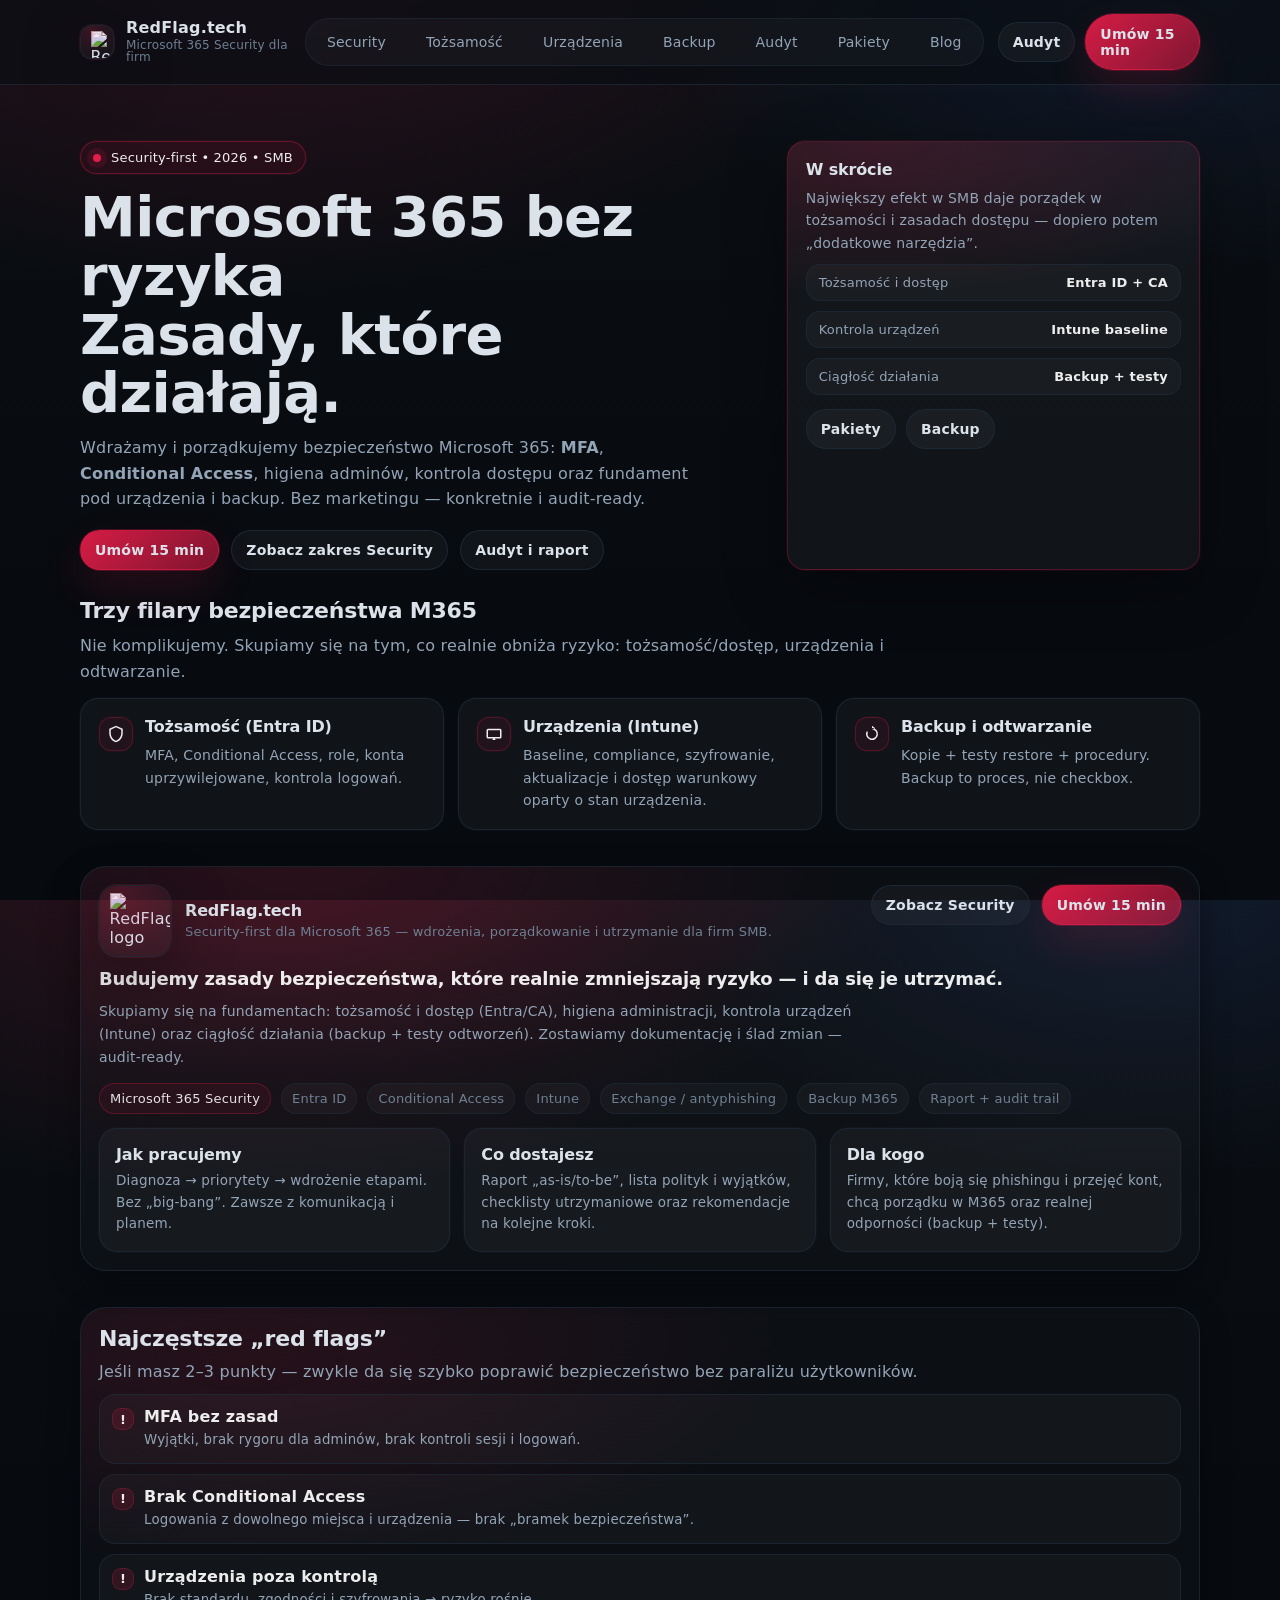
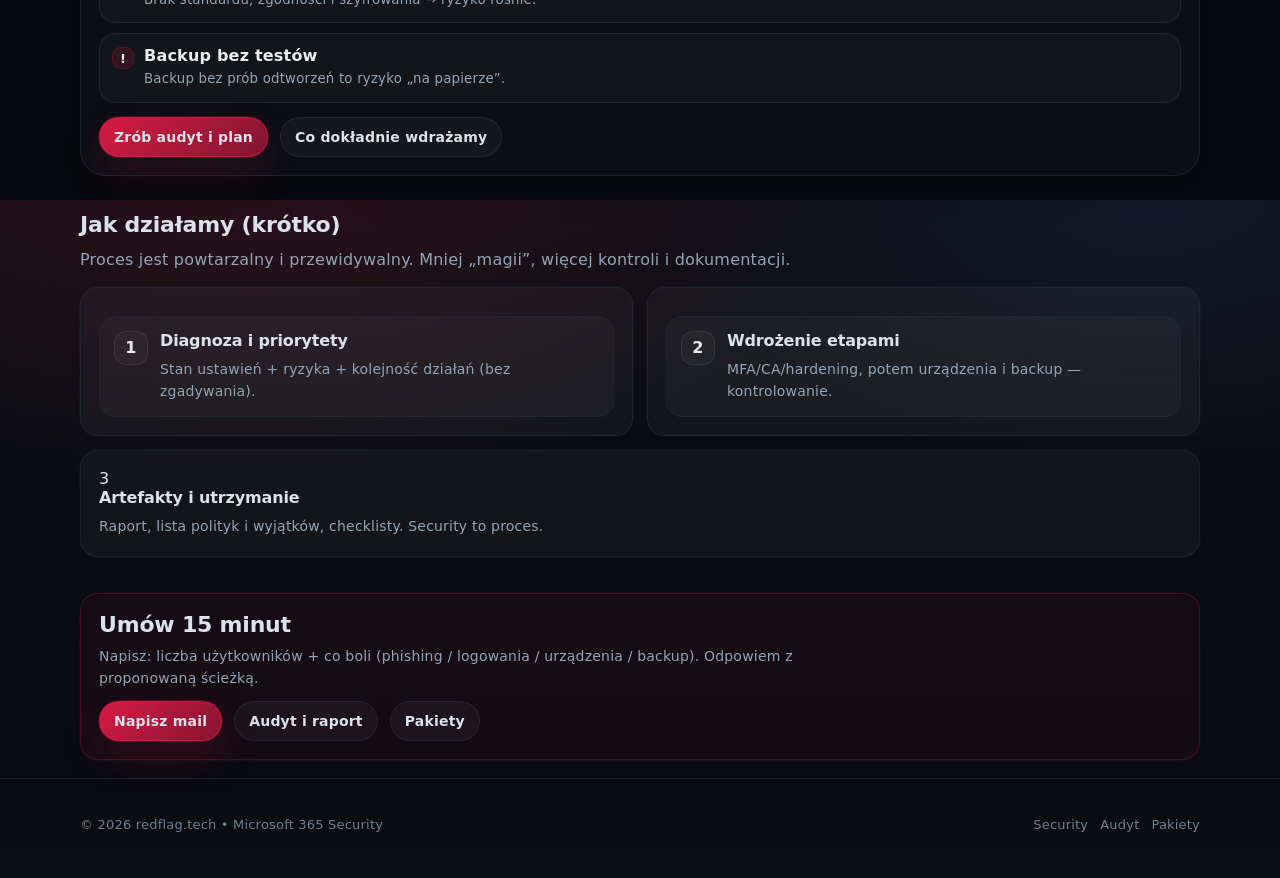
==== index.html @ edb6e7e3 "Rename rfg2.html to index.html" ====
<!doctype html>
<html lang="pl">
<head>
  <meta charset="utf-8" />
  <meta name="viewport" content="width=device-width, initial-scale=1" />
  <meta name="color-scheme" content="dark" />
  <title>RedFlag.tech — Microsoft 365 Security dla firm</title>
  <meta name="description" content="RedFlag.tech: Security-first dla Microsoft 365. Entra ID, Conditional Access, Intune, ochrona poczty i backup M365. Konkretnie, audit‑ready." />

  <meta property="og:title" content="RedFlag.tech — Microsoft 365 Security dla firm" />
  <meta property="og:description" content="Entra ID • Conditional Access • Intune • Exchange • Backup. Bezpieczeństwo M365 w praktyce, audit‑ready." />
  <meta property="og:type" content="website" />

  <link rel="icon" href="./fav.ico" />
  <link rel="stylesheet" href="./styles.css" />

</head>

<body>
  <!-- NAV -->
<header class="nav" role="banner">
  <div class="container">
    <div class="nav-inner">

      <a class="brand" href="./">
        <div class="rf-logo-wrap" aria-hidden="true">
          <img class="rf-logo" src="./logo.png" alt="RedFlag.tech logo">
        </div>
        <div class="brand-title">
          <strong>RedFlag.tech</strong>
          <span>Microsoft 365 Security dla firm</span>
        </div>
      </a>

      <nav class="nav-links" aria-label="Nawigacja główna">
        <a href="./security.html">Security</a>
        <a href="./tozsamosc.html">Tożsamość</a>
        <a href="./urzadzenia.html">Urządzenia</a>
        <a href="./backup.html">Backup</a>
        <a href="./audyty.html">Audyt</a>
        <a href="./pakiety.html">Pakiety</a>
        <a href="./blog/">Blog</a>
      </nav>

      <div class="nav-cta">
        <a class="btn" href="./audyty.html">Audyt</a>
        <a class="btn primary" href="#kontakt">Umów 15 min</a>

        <button class="menu-btn"
                id="menuBtn"
                aria-label="Otwórz menu"
                aria-controls="mobileMenu"
                aria-expanded="false">
          <span></span><span></span>
        </button>
      </div>

    </div>
  </div>
</header>

<!-- MOBILE MENU -->
<div class="overlay" id="overlay" hidden></div>

<aside class="mobile-menu" id="mobileMenu" role="dialog" aria-modal="true" hidden>
  <div class="mm-title">
    <div class="mini">
      <span class="dot"></span>
      <span>Menu • RedFlag.tech</span>
    </div>
    <button class="mm-close" id="menuClose">✕</button>
  </div>

  <div class="mm-inner">
    <a class="mm-link" href="./security.html"><span>Security</span>→</a>
    <a class="mm-link" href="./tozsamosc.html"><span>Tożsamość</span>→</a>
    <a class="mm-link" href="./urzadzenia.html"><span>Urządzenia</span>→</a>
    <a class="mm-link" href="./backup.html"><span>Backup</span>→</a>
    <a class="mm-link" href="./audyty.html"><span>Audyt</span>→</a>
    <a class="mm-link" href="./pakiety.html"><span>Pakiety</span>→</a>

    <div class="mm-cta">
      <a class="btn primary" href="#kontakt">Umów 15 min</a>
    </div>
  </div>
</aside>

  <!-- Overlay + Mobile Menu -->
  <div class="overlay" id="overlay" hidden></div>

  <aside class="mobile-menu" id="mobileMenu" role="dialog" aria-modal="true" aria-label="Menu mobilne" hidden>
    <div class="mm-title">
      <div class="mini">
        <span class="dot" aria-hidden="true"></span>
        <span>Menu • RedFlag.tech</span>
      </div>
      <button class="mm-close" id="menuClose" aria-label="Zamknij menu">✕</button>
    </div>

    <div class="mm-inner">
      <a class="mm-link" href="./security.html">
        <div><b>Microsoft 365 Security</b><span>Baseline, MFA, CA, hardening</span></div><span>→</span>
      </a>
      <a class="mm-link" href="./tozsamosc.html">
        <div><b>Tożsamość (Entra ID)</b><span>Role, dostęp, admini</span></div><span>→</span>
      </a>
      <a class="mm-link" href="./urzadzenia.html">
        <div><b>Urządzenia (Intune)</b><span>Compliance, standardy</span></div><span>→</span>
      </a>
      <a class="mm-link" href="./backup.html">
        <div><b>Backup Microsoft 365</b><span>Kopie + testy odtworzeń</span></div><span>→</span>
      </a>
      <a class="mm-link" href="./audyty.html">
        <div><b>Audyt i raport</b><span>Ryzyka + plan działań</span></div><span>→</span>
      </a>
      <a class="mm-link" href="./pakiety.html">
        <div><b>Pakiety dla SMB</b><span>Start / Secure / Resilient</span></div><span>→</span>
      </a>

      <div class="mm-cta">
        <a class="btn primary" href="#kontakt">Umów 15 min</a>
        <a class="btn" href="./security.html">Zobacz Security</a>
      </div>
    </div>
  </aside>

  <main>
    <!-- HERO -->
    <section class="hero">
      <div class="container">
        <div class="hero-grid">
          <div>
            <div class="pill"><span class="dot" aria-hidden="true"></span> Security-first • 2026 • SMB</div>
            <h1>Microsoft 365 bez ryzyka<br/>Zasady, które działają.</h1>
            <p class="lead">
              Wdrażamy i porządkujemy bezpieczeństwo Microsoft 365: <b>MFA</b>, <b>Conditional Access</b>, higiena adminów,
              kontrola dostępu oraz fundament pod urządzenia i backup. Bez marketingu — konkretnie i audit‑ready.
            </p>

            <div class="hero-cta">
              <a class="btn primary" href="#kontakt">Umów 15 min</a>
              <a class="btn" href="./security.html">Zobacz zakres Security</a>
              <a class="btn" href="./audyty.html">Audyt i raport</a>
            </div>
          </div>

          <div class="card quick">
            <strong>W skrócie</strong>
            <p>Największy efekt w SMB daje porządek w tożsamości i zasadach dostępu — dopiero potem „dodatkowe narzędzia”.</p>

            <div class="stat" aria-label="Najczęstsze obszary">
              <div class="stat-row"><span>Tożsamość i dostęp</span><b>Entra ID + CA</b></div>
              <div class="stat-row"><span>Kontrola urządzeń</span><b>Intune baseline</b></div>
              <div class="stat-row"><span>Ciągłość działania</span><b>Backup + testy</b></div>
            </div>

            <div style="margin-top:14px; display:flex; gap:10px; flex-wrap:wrap;">
              <a class="btn" href="./pakiety.html">Pakiety</a>
              <a class="btn" href="./backup.html">Backup</a>
            </div>
          </div>
        </div>
      </div>
    </section>

    <!-- 3 PILLARS -->
    <section class="section">
      <div class="container">
        <h2>Trzy filary bezpieczeństwa M365</h2>
        <p class="sub">
          Nie komplikujemy. Skupiamy się na tym, co realnie obniża ryzyko: tożsamość/dostęp, urządzenia i odtwarzanie.
        </p>

        <div class="grid three">
          <a class="card" href="./tozsamosc.html">
            <div class="kpi">
              <div class="icon" aria-hidden="true">
                <svg viewBox="0 0 24 24"><path d="M12 1 3 5v6c0 5.6 3.8 10.9 9 12 5.2-1.1 9-6.4 9-12V5l-9-4Zm0 20c-4-1.1-7-5.7-7-10.2V6.3L12 3l7 3.3v4.5C19 15.3 16 19.9 12 21Z"/></svg>
              </div>
              <div>
                <strong>Tożsamość (Entra ID)</strong>
                <p>MFA, Conditional Access, role, konta uprzywilejowane, kontrola logowań.</p>
              </div>
            </div>
          </a>

          <a class="card" href="./urzadzenia.html">
            <div class="kpi">
              <div class="icon" aria-hidden="true">
                <svg viewBox="0 0 24 24"><path d="M4 5h16a2 2 0 0 1 2 2v9a2 2 0 0 1-2 2H13l1.3 2H9.7L11 18H4a2 2 0 0 1-2-2V7a2 2 0 0 1 2-2Zm0 2v9h16V7H4Z"/></svg>
              </div>
              <div>
                <strong>Urządzenia (Intune)</strong>
                <p>Baseline, compliance, szyfrowanie, aktualizacje i dostęp warunkowy oparty o stan urządzenia.</p>
              </div>
            </div>
          </a>

          <a class="card" href="./backup.html">
            <div class="kpi">
              <div class="icon" aria-hidden="true">
                <svg viewBox="0 0 24 24"><path d="M12 6a6 6 0 1 1-5.3 3.2l-1.8-.9A8 8 0 1 0 12 4V1l4 3-4 3V6Z"/></svg>
              </div>
              <div>
                <strong>Backup i odtwarzanie</strong>
                <p>Kopie + testy restore + procedury. Backup to proces, nie checkbox.</p>
              </div>
            </div>
          </a>
        </div>
      </div>
    </section>


<!-- O REDFLAG (firma-style) -->
<section class="section" id="firma">
  <div class="container">
    <div class="rf-brand">

      <div class="rf-head">
        <div class="rf-lockup">
          <div class="rf-logo-wrap" aria-hidden="true">
            <img class="rf-logo" src="./logo.png" alt="RedFlag.tech logo">
          </div>

          <div class="rf-title">
            <strong>RedFlag.tech</strong>
            <span>Security-first dla Microsoft 365 — wdrożenia, porządkowanie i utrzymanie dla firm SMB.</span>
          </div>
        </div>

        <div style="display:flex; gap:12px; flex-wrap:wrap;">
          <a class="btn" href="./security.html">Zobacz Security</a>
          <a class="btn primary" href="#kontakt">Umów 15 min</a>
        </div>
      </div>

      <div class="rf-claim">
        Budujemy zasady bezpieczeństwa, które realnie zmniejszają ryzyko — i da się je utrzymać.
      </div>

      <div class="rf-sub">
        Skupiamy się na fundamentach: tożsamość i dostęp (Entra/CA), higiena administracji, kontrola urządzeń (Intune) oraz
        ciągłość działania (backup + testy odtworzeń). Zostawiamy dokumentację i ślad zmian — audit‑ready.
      </div>

      <div class="rf-badges" aria-label="Trust badges">
        <span class="rf-badge hot">Microsoft 365 Security</span>
        <span class="rf-badge">Entra ID</span>
        <span class="rf-badge">Conditional Access</span>
        <span class="rf-badge">Intune</span>
        <span class="rf-badge">Exchange / antyphishing</span>
        <span class="rf-badge">Backup M365</span>
        <span class="rf-badge">Raport + audit trail</span>
      </div>

      <div class="rf-mini">
        <div class="card">
          <strong>Jak pracujemy</strong>
          <p>Diagnoza → priorytety → wdrożenie etapami. Bez „big-bang”. Zawsze z komunikacją i planem.</p>
        </div>

        <div class="card">
          <strong>Co dostajesz</strong>
          <p>Raport „as‑is/to‑be”, lista polityk i wyjątków, checklisty utrzymaniowe oraz rekomendacje na kolejne kroki.</p>
        </div>

        <div class="card">
          <strong>Dla kogo</strong>
          <p>Firmy, które boją się phishingu i przejęć kont, chcą porządku w M365 oraz realnej odporności (backup + testy).</p>
        </div>
      </div>

    </div>
  </div>
</section>


    <!-- RED FLAGS (short) -->
    <section class="section">
      <div class="container">
        <div class="flags">
          <h2 style="margin:0 0 8px;">Najczęstsze „red flags”</h2>
          <p class="sub" style="margin:0 0 10px;">
            Jeśli masz 2–3 punkty — zwykle da się szybko poprawić bezpieczeństwo bez paraliżu użytkowników.
          </p>

          <div class="flag">
            <div class="x" aria-hidden="true">!</div>
            <div><b>MFA bez zasad</b><small>Wyjątki, brak rygoru dla adminów, brak kontroli sesji i logowań.</small></div>
          </div>
          <div class="flag">
            <div class="x" aria-hidden="true">!</div>
            <div><b>Brak Conditional Access</b><small>Logowania z dowolnego miejsca i urządzenia — brak „bramek bezpieczeństwa”.</small></div>
          </div>
          <div class="flag">
            <div class="x" aria-hidden="true">!</div>
            <div><b>Urządzenia poza kontrolą</b><small>Brak standardu, zgodności i szyfrowania → ryzyko rośnie.</small></div>
          </div>
          <div class="flag">
            <div class="x" aria-hidden="true">!</div>
            <div><b>Backup bez testów</b><small>Backup bez prób odtworzeń to ryzyko „na papierze”.</small></div>
          </div>

          <div style="margin-top:14px; display:flex; gap:12px; flex-wrap:wrap;">
            <a class="btn primary" href="./audyty.html">Zrób audyt i plan</a>
            <a class="btn" href="./security.html">Co dokładnie wdrażamy</a>
          </div>
        </div>
      </div>
    </section>

    <!-- HOW (short) -->
    <section class="section">
      <div class="container">
        <h2>Jak działamy (krótko)</h2>
        <p class="sub">Proces jest powtarzalny i przewidywalny. Mniej „magii”, więcej kontroli i dokumentacji.</p>

        <div class="grid two steps">
          <div class="card">
            <div class="row">
              <div class="num">1</div>
              <div><strong>Diagnoza i priorytety</strong><p>Stan ustawień + ryzyka + kolejność działań (bez zgadywania).</p></div>
            </div>
          </div>
          <div class="card">
            <div class="row">
              <div class="num">2</div>
              <div><strong>Wdrożenie etapami</strong><p>MFA/CA/hardening, potem urządzenia i backup — kontrolowanie.</p></div>
            </div>
          </div>
        </div>

        <div class="card" style="margin-top:14px;">
          <div class="row">
            <div class="num">3</div>
            <div><strong>Artefakty i utrzymanie</strong><p>Raport, lista polityk i wyjątków, checklisty. Security to proces.</p></div>
          </div>
        </div>
      </div>
    </section>

    <!-- CONTACT -->
    <section class="section" id="kontakt">
      <div class="container">
        <div class="card" style="border-color: rgba(225,29,72,.25); background: rgba(225,29,72,.06);">
          <h2 style="margin:0 0 8px;">Umów 15 minut</h2>
          <p class="sub" style="margin:0 0 12px;">
            Napisz: liczba użytkowników + co boli (phishing / logowania / urządzenia / backup). Odpowiem z proponowaną ścieżką.
          </p>
          <div style="display:flex; flex-wrap:wrap; gap:12px;">
            <a class="btn primary" href="mailto:kontakt@redflag.tech?subject=RedFlag.tech%20%E2%80%94%2015%20min&body=Hej%2C%0A%0ALiczba%20u%C5%BCytkownik%C3%B3w%3A%20%0ANajwi%C4%99kszy%20problem%3A%20(phishing%2Flogowania%2Furz%C4%85dzenia%2Fbackup)%0AObecne%20licencje%3A%20(je%C5%9Bli%20wiesz)%0A%0AChc%C4%99%20um%C3%B3wi%C4%87%2015%20min.">
              Napisz mail
            </a>
            <a class="btn" href="./audyty.html">Audyt i raport</a>
            <a class="btn" href="./pakiety.html">Pakiety</a>
          </div>
        </div>
      </div>
    </section>
  </main>

  <footer role="contentinfo">
    <div class="container">
      <div class="footer-inner">
        <div>© <span id="year"></span> <a href="./" style="text-decoration:none;">redflag.tech</a> • Microsoft 365 Security</div>
        <div style="display:flex; gap:12px; flex-wrap:wrap;">
          <a href="./security.html">Security</a>
          <a href="./audyty.html">Audyt</a>
          <a href="./pakiety.html">Pakiety</a>
        </div>
      </div>
    </div>
  </footer>

  <script>
    // Year
    document.getElementById('year').textContent = new Date().getFullYear();

    // Mobile menu (a11y + UX)
    const menuBtn   = document.getElementById('menuBtn');
    const overlay   = document.getElementById('overlay');
    const menu      = document.getElementById('mobileMenu');
    const menuClose = document.getElementById('menuClose');

    let lastFocus = null;

    function openMenu(){
      lastFocus = document.activeElement;
      menu.hidden = false;
      overlay.hidden = false;

      requestAnimationFrame(() => {
        menu.classList.add('active');
        overlay.classList.add('active');
        menuBtn.setAttribute('aria-expanded', 'true');
        document.body.style.overflow = 'hidden';
      });

      const firstLink = menu.querySelector('a');
      if(firstLink) setTimeout(() => firstLink.focus(), 50);
    }

    function closeMenu(){
      menu.classList.remove('active');
      overlay.classList.remove('active');
      menuBtn.setAttribute('aria-expanded', 'false');
      document.body.style.overflow = '';

      setTimeout(() => {
        menu.hidden = true;
        overlay.hidden = true;
        if(lastFocus) lastFocus.focus();
      }, 260);
    }

    function toggleMenu(){
      const expanded = menuBtn.getAttribute('aria-expanded') === 'true';
      expanded ? closeMenu() : openMenu();
    }

    menuBtn.addEventListener('click', toggleMenu);
    menuClose.addEventListener('click', closeMenu);
    overlay.addEventListener('click', closeMenu);

    window.addEventListener('keydown', (e) => {
      if(e.key === 'Escape' && menuBtn.getAttribute('aria-expanded') === 'true'){
        closeMenu();
      }
    });

    menu.addEventListener('click', (e) => {
      const a = e.target.closest('a');
      if(a) closeMenu();
    });
  </script>

<script src="./app.js"></script>

<!-- STICKY CTA (mobile) -->
<div class="sticky-cta" aria-label="Szybkie akcje">
  <div class="inner">

    <a class="btn primary"
       href="mailto:kontakt@redflag.tech?subject=Audyt Microsoft 365 – 15 min&body=Liczba użytkowników:%0AProblem:%20(phishing/logowania/urządzenia/backup)%0AObecne licencje:%0A%0AChcę umówić 15 min">
      Napisz mail
    </a>

    <a class="btn" href="./audyty.html">Audyt</a>

  </div>
</div>


</body>
</html>
---- styles.css ----
:root{
  --bg:#0b0f14;
  --bg2:#0f141b;
  --card:rgba(255,255,255,.04);
  --text:#dbe2ea;
  --muted:#93a4b6;
  --muted2:#6f8093;
  --border:#1f2a36;
  --shadow: 0 10px 30px rgba(0,0,0,.35);
  --accent:#e11d48;
  --accentGlow: rgba(225,29,72,.35);
  --ok:#22c55e;
  --warn:#f59e0b;
  --radius:18px;
  --radius2:26px;
  --max:1120px;
  --pad:22px;
  --padM:16px;
  --font: ui-sans-serif, system-ui, -apple-system, Segoe UI, Roboto, Arial, "Apple Color Emoji","Segoe UI Emoji";
}

/* Base */
*{ box-sizing:border-box }
html,body{ height:100% }
body{
  margin:0;
  font-family:var(--font);
  color:var(--text);
  background:
    radial-gradient(1200px 700px at 20% -10%, rgba(225,29,72,.18), transparent 55%),
    radial-gradient(900px 500px at 90% 0%, rgba(70,130,255,.10), transparent 55%),
    linear-gradient(180deg, var(--bg), #070a0f 70%);
  letter-spacing:.2px;
}
img{ max-width:100%; height:auto; display:block }
a{ color:inherit; text-decoration:none }

a:focus-visible, button:focus-visible{
  outline:2px solid rgba(255,255,255,.55);
  outline-offset:3px;
  border-radius:12px;
}

.container{
  width:min(var(--max), calc(100% - 2*var(--pad)));
  margin:0 auto;
}

/* Buttons */
.btn{
  display:inline-flex;
  align-items:center;
  justify-content:center;
  gap:10px;
  border-radius:999px;
  padding:11px 14px;
  border:1px solid rgba(31,42,54,.9);
  background:rgba(255,255,255,.04);
  color:var(--text);
  font-weight:560;
  font-size:14px;
  transition:transform .15s ease, background .2s ease, border-color .2s ease, box-shadow .2s ease;
  cursor:pointer;
  user-select:none;
}
.btn:hover{ background:rgba(255,255,255,.06); transform:translateY(-1px); }
.btn.primary{
  border-color:rgba(225,29,72,.55);
  box-shadow:0 0 0 1px rgba(225,29,72,.25), 0 18px 40px rgba(225,29,72,.16);
  background:linear-gradient(135deg, rgba(225,29,72,.95), rgba(225,29,72,.55));
}

/* NAV */
.nav{
  position:sticky;
  top:0;
  z-index:1000;
  background:rgba(11,15,20,.72);
  backdrop-filter:blur(14px);
  border-bottom:1px solid rgba(31,42,54,.75);
}
.nav-inner{
  display:flex;
  align-items:center;
  justify-content:space-between;
  padding:14px 0;
  gap:14px;
}
.brand{
  display:flex;
  align-items:center;
  gap:12px;
  min-width:190px;
}
.brand-title{ display:flex; flex-direction:column; line-height:1.05; }
.brand-title strong{ font-weight:650; letter-spacing:.2px; }
.brand-title span{ color:var(--muted2); font-size:12px; margin-top:2px; }

.nav-links{
  display:flex;
  align-items:center;
  gap:18px;
  padding:6px 10px;
  border:1px solid rgba(31,42,54,.65);
  background:rgba(255,255,255,.03);
  border-radius:999px;
}
.nav-links a{
  color:var(--muted);
  font-size:14px;
  padding:8px 10px;
  border-radius:999px;
  border:1px solid transparent;
  transition:background .2s ease, color .2s ease, border-color .2s ease;
}
.nav-links a:hover{ color:var(--text); background:rgba(255,255,255,.05); }
.nav-links a.active{
  color:var(--text);
  background:rgba(225,29,72,.12);
  border-color:rgba(225,29,72,.22);
}

.nav-cta{ display:flex; align-items:center; gap:10px; }

/* Hamburger */
.menu-btn{
  display:none;
  width:42px; height:42px;
  border-radius:14px;
  border:1px solid rgba(31,42,54,.85);
  background:rgba(255,255,255,.04);
  cursor:pointer;
  position:relative;
}
.menu-btn span{
  position:absolute;
  left:11px; right:11px;
  height:2px;
  background:rgba(219,226,234,.92);
  border-radius:10px;
  transition:transform .25s ease, top .25s ease;
}
.menu-btn span:nth-child(1){ top:15px; }
.menu-btn span:nth-child(2){ top:24px; }
.menu-btn[aria-expanded="true"] span:nth-child(1){ top:20px; transform:rotate(45deg); }
.menu-btn[aria-expanded="true"] span:nth-child(2){ top:20px; transform:rotate(-45deg); }

/* Mobile menu */
.overlay{
  position:fixed;
  inset:0;
  background:rgba(5,8,12,.62);
  backdrop-filter:blur(12px);
  opacity:0;
  pointer-events:none;
  transition:opacity .25s ease;
  z-index:1100;
}
.overlay.active{ opacity:1; pointer-events:auto; }

.mobile-menu{
  position:fixed;
  left:0; right:0;
  top:0;
  transform:translateY(-105%);
  transition:transform .35s cubic-bezier(.2,.9,.2,1);
  z-index:1200;
  border-bottom:1px solid rgba(31,42,54,.75);
  background:rgba(11,15,20,.94);
  backdrop-filter:blur(18px);
  box-shadow:var(--shadow);
}
.mobile-menu.active{ transform:translateY(0); }

.mm-title{
  position:absolute;
  top:12px;
  left:var(--padM);
  right:var(--padM);
  display:flex;
  align-items:center;
  justify-content:space-between;
  gap:12px;
}
.mm-title .mini{
  display:flex;
  align-items:center;
  gap:10px;
  color:var(--muted);
  font-size:13px;
}
.mm-close{
  width:42px; height:42px;
  border-radius:14px;
  border:1px solid rgba(31,42,54,.85);
  background:rgba(255,255,255,.04);
  color:var(--text);
  cursor:pointer;
  display:grid;
  place-items:center;
}
.mm-inner{
  padding:72px var(--padM) 18px;
  display:flex;
  flex-direction:column;
  gap:10px;
  max-height:85vh;
  overflow:auto;
}
.mm-link{
  padding:14px 14px;
  border-radius:16px;
  border:1px solid rgba(31,42,54,.75);
  background:rgba(255,255,255,.03);
  display:flex;
  align-items:center;
  justify-content:space-between;
  gap:12px;
  transition:background .2s ease, border-color .2s ease, transform .15s ease;
}
.mm-link:hover{
  background:rgba(255,255,255,.05);
  border-color:rgba(225,29,72,.25);
  transform:translateY(-1px);
}
.mm-link span{ color:var(--muted); font-size:13px; }
.mm-cta{ margin-top:10px; display:grid; gap:10px; }

.dot{
  width:8px; height:8px;
  border-radius:999px;
  background:var(--accent);
  box-shadow:0 0 0 6px rgba(225,29,72,.12);
}

/* Layout sections */
.hero{ padding:56px 0 10px; position:relative; }
.hero-grid{
  display:grid;
  grid-template-columns: 1.25fr .75fr;
  gap:18px;
  align-items:stretch;
}
.pill{
  display:inline-flex;
  align-items:center;
  gap:10px;
  padding:8px 12px;
  border-radius:999px;
  border:1px solid rgba(225,29,72,.35);
  background:rgba(225,29,72,.08);
  color:rgba(255,255,255,.92);
  font-size:13px;
  box-shadow:0 0 0 1px rgba(225,29,72,.07);
}
h1{
  font-size:clamp(34px, 4.6vw, 56px);
  line-height:1.05;
  margin:14px 0 12px;
  letter-spacing:-0.6px;
}
.lead{
  max-width:62ch;
  color:var(--muted);
  font-size:16px;
  line-height:1.6;
  margin:0 0 18px;
}
.hero-cta{ display:flex; flex-wrap:wrap; gap:12px; align-items:center; }

.section{ padding:18px 0; }
.section h2{
  margin:0 0 10px;
  font-size:22px;
  letter-spacing:-0.2px;
}
.section p.sub{
  margin:0 0 14px;
  color:var(--muted);
  line-height:1.6;
  max-width:82ch;
}

.grid{ display:grid; gap:14px; }
.grid.two{ grid-template-columns: repeat(2, minmax(0,1fr)); }
.grid.three{ grid-template-columns: repeat(3, minmax(0,1fr)); }

.card{
  border-radius:var(--radius);
  border:1px solid rgba(31,42,54,.75);
  background:var(--card);
  padding:18px;
  box-shadow:0 0 0 1px rgba(255,255,255,.02);
}
.card strong{
  display:block;
  font-weight:650;
  margin-bottom:8px;
  letter-spacing:-0.15px;
}
.card p{ margin:0; color:var(--muted); line-height:1.6; font-size:14px; }

.quick{
  background:
    radial-gradient(700px 250px at 20% 0%, rgba(225,29,72,.18), transparent 60%),
    rgba(255,255,255,.04);
  border-color:rgba(225,29,72,.25);
  box-shadow:0 0 0 1px rgba(225,29,72,.08), 0 18px 60px rgba(0,0,0,.35);
}

.stat{ display:grid; gap:10px; margin-top:10px; }
.stat-row{
  display:flex;
  justify-content:space-between;
  gap:10px;
  padding:10px 12px;
  border-radius:14px;
  border:1px solid rgba(31,42,54,.75);
  background:rgba(255,255,255,.03);
  color:var(--muted);
  font-size:13px;
}
.stat-row b{ color:rgba(255,255,255,.92); font-weight:650; }

.kpi{
  display:flex;
  align-items:flex-start;
  gap:12px;
}
.kpi .icon{
  width:34px; height:34px;
  border-radius:12px;
  display:grid; place-items:center;
  border:1px solid rgba(225,29,72,.25);
  background:rgba(225,29,72,.08);
  box-shadow:0 0 0 1px rgba(225,29,72,.06);
  flex:0 0 auto;
}
.kpi svg{ width:18px; height:18px; fill:rgba(255,255,255,.92); }

/* Flags */
.flags{
  border-radius:var(--radius2);
  border:1px solid rgba(31,42,54,.75);
  background:
    radial-gradient(900px 350px at 15% 10%, rgba(225,29,72,.12), transparent 60%),
    rgba(255,255,255,.02);
  padding:18px;
  box-shadow:var(--shadow);
}
.flag{
  display:flex;
  gap:10px;
  align-items:flex-start;
  padding:12px 12px;
  border-radius:16px;
  border:1px solid rgba(31,42,54,.75);
  background:rgba(255,255,255,.03);
  margin-top:10px;
}
.flag .x{
  width:22px; height:22px;
  border-radius:9px;
  background:rgba(225,29,72,.15);
  border:1px solid rgba(225,29,72,.25);
  display:grid; place-items:center;
  flex:0 0 auto;
  margin-top:1px;
  color:rgba(255,255,255,.92);
  font-weight:800;
  font-size:13px;
}
.flag b{ font-weight:650; color:rgba(255,255,255,.92); }
.flag small{ display:block; color:var(--muted); margin-top:4px; line-height:1.55; }

/* Steps */
.steps .row{
  display:flex;
  gap:12px;
  align-items:flex-start;
  padding:14px 14px;
  border-radius:16px;
  border:1px solid rgba(31,42,54,.75);
  background:rgba(255,255,255,.03);
  margin-top:10px;
}
.steps .num{
  width:34px; height:34px;
  border-radius:12px;
  border:1px solid rgba(255,255,255,.08);
  background:rgba(255,255,255,.03);
  display:grid; place-items:center;
  font-weight:750;
  color:rgba(255,255,255,.9);
  flex:0 0 auto;
}

/* Footer */
footer{
  padding:38px 0 46px;
  color:var(--muted2);
  font-size:13px;
  border-top:1px solid rgba(31,42,54,.75);
  background:linear-gradient(180deg, transparent, rgba(255,255,255,.02));
}
.footer-inner{
  display:flex;
  align-items:center;
  justify-content:space-between;
  gap:12px;
  flex-wrap:wrap;
}
.footer-inner a{ color:var(--muted2); }
.footer-inner a:hover{ color:var(--text); }

/* Logo tile (NAV + sekcje) */
.rf-logo-wrap{
  --rfSize:34px;
  width:var(--rfSize);
  height:var(--rfSize);
  border-radius:12px;
  display:grid;
  place-items:center;
  background:rgba(255,255,255,.03);
  border:1px solid rgba(31,42,54,.75);
  box-shadow:
    0 0 0 1px rgba(255,255,255,.02),
    0 18px 60px rgba(0,0,0,.35),
    0 0 0 1px rgba(225,29,72,.10);
  overflow:hidden;
  position:relative;
  flex:0 0 auto;
}
.rf-logo-wrap:after{
  content:"";
  position:absolute;
  inset:-30%;
  background: radial-gradient(circle at 30% 30%, rgba(225,29,72,.18), transparent 55%);
  transform: rotate(18deg);
  pointer-events:none;
}
.rf-logo{
  width:82%;
  height:82%;
  object-fit:contain;
  filter: drop-shadow(0 10px 30px rgba(225,29,72,.18));
}

/* Firma section */
.rf-brand{
  border-radius:var(--radius2);
  border:1px solid rgba(31,42,54,.75);
  background:
    radial-gradient(900px 360px at 20% 0%, rgba(225,29,72,.14), transparent 60%),
    rgba(255,255,255,.02);
  box-shadow:var(--shadow);
  padding:18px;
}
.rf-head{
  display:flex;
  align-items:flex-start;
  justify-content:space-between;
  gap:16px;
  flex-wrap:wrap;
}
.rf-lockup{
  display:flex;
  align-items:center;
  gap:14px;
  min-width:min(560px, 100%);
}
#firma .rf-logo-wrap{
  --rfSize: clamp(56px, 7vw, 72px);
  border-radius:18px;
}
.rf-title{ display:flex; flex-direction:column; gap:3px; }
.rf-title strong{ font-size:16px; font-weight:750; letter-spacing:-0.15px; }
.rf-title span{ color:var(--muted2); font-size:13px; line-height:1.4; }

.rf-claim{
  margin-top:10px;
  color:rgba(255,255,255,.92);
  font-weight:650;
  letter-spacing:-0.2px;
  line-height:1.35;
  font-size:18px;
  max-width:75ch;
}
.rf-sub{
  margin-top:8px;
  color:var(--muted);
  line-height:1.65;
  max-width:90ch;
  font-size:14px;
}
.rf-badges{
  display:flex;
  flex-wrap:wrap;
  gap:10px;
  margin-top:14px;
}
.rf-badge{
  padding:7px 10px;
  border-radius:999px;
  border:1px solid rgba(31,42,54,.7);
  background:rgba(255,255,255,.03);
  color:var(--muted2);
  font-size:13px;
}
.rf-badge.hot{
  border-color:rgba(225,29,72,.28);
  background:rgba(225,29,72,.08);
  color:rgba(255,255,255,.88);
}
.rf-mini{
  margin-top:14px;
  display:grid;
  grid-template-columns:repeat(3, minmax(0,1fr));
  gap:14px;
}
.rf-mini .card{ padding:16px; }
.rf-mini .card strong{ margin-bottom:6px; }
.rf-mini .card p{ font-size:13.5px; }

/* Responsive */
@media (max-width: 980px){
  .nav-links{ display:none; }
  .menu-btn{ display:inline-grid; place-items:center; }
}
@media (max-width: 900px){
  .hero-grid{ grid-template-columns: 1fr; }
}
@media (max-width: 820px){
  .grid.two,.grid.three{ grid-template-columns: 1fr; }
  .hero{ padding-top:46px; }
  .rf-mini{ grid-template-columns: 1fr; }
  .rf-claim{ font-size:17px; }
}
@media (prefers-reduced-motion: reduce){
  *{ transition:none !important; scroll-behavior:auto !important; }
}

/* --- Sticky CTA (mobile) --- */
.sticky-cta{
  position: fixed;
  left: 0; right: 0;
  bottom: 0;
  z-index: 900; /* poniżej mobile-menu (1200), powyżej treści */
  padding: 10px var(--padM) calc(10px + env(safe-area-inset-bottom));
  background: rgba(11,15,20,.78);
  backdrop-filter: blur(14px);
  border-top: 1px solid rgba(31,42,54,.75);
  box-shadow: 0 -12px 40px rgba(0,0,0,.45);
  display: none; /* domyślnie ukryte, pokażemy na mobile */
}

.sticky-cta .inner{
  width: min(var(--max), calc(100% - 2*var(--padM)));
  margin: 0 auto;
  display: grid;
  grid-template-columns: 1fr 1fr;
  gap: 10px;
}

.sticky-cta .btn{
  width: 100%;
  padding: 12px 14px;
}

/* Pokaż tylko na mobile */
@media (max-width: 900px){
  .sticky-cta{ display: block; }
  body.has-sticky-cta{ padding-bottom: 92px; } /* rezerwa na pasek CTA */
}

/* Kiedy menu mobilne otwarte, chowamy sticky CTA */
body.menu-open .sticky-cta{ display: none !important; }


/* --- Sticky CTA (mobile) --- */
.sticky-cta{
  position: fixed;
  left: 0; right: 0;
  bottom: 0;
  z-index: 900;
  padding: 10px var(--padM) calc(10px + env(safe-area-inset-bottom));
  background: rgba(11,15,20,.78);
  backdrop-filter: blur(14px);
  border-top: 1px solid rgba(31,42,54,.75);
  box-shadow: 0 -12px 40px rgba(0,0,0,.45);
  display: none;
}

.sticky-cta .inner{
  width: min(var(--max), calc(100% - 2*var(--padM)));
  margin: 0 auto;
  display: grid;
  grid-template-columns: 1fr 1fr;
  gap: 10px;
}

.sticky-cta .btn{
  width: 100%;
  padding: 12px 14px;
}

/* Pokaż tylko na mobile + dodaj miejsce na pasek */
@media (max-width: 900px){
  .sticky-cta{ display: block; }
  body.has-sticky-cta{ padding-bottom: 92px; }
}

/* Gdy menu mobilne otwarte — chowamy sticky CTA */
body.menu-open .sticky-cta{ display:none !important; }


/* --- CTA PANEL (spójny na wszystkich stronach) --- */
.cta-panel{
  border-radius: var(--radius2);
  border: 1px solid rgba(225,29,72,.22);
  background:
    radial-gradient(900px 320px at 18% 10%, rgba(225,29,72,.14), transparent 60%),
    rgba(255,255,255,.02);
  box-shadow:
    0 0 0 1px rgba(225,29,72,.06),
    0 18px 60px rgba(0,0,0,.35);
  padding: 22px;
}

.cta-panel h2{
  margin: 0 0 8px;
  font-size: 28px;
  letter-spacing: -0.2px;
}

.cta-panel p{
  margin: 0 0 16px;
  color: var(--muted);
  line-height: 1.65;
  max-width: 90ch;
}

.cta-actions{
  display:flex;
  gap: 12px;
  flex-wrap: wrap;
}

@media (max-width: 560px){
  .cta-actions .btn{ width: 100%; }
}
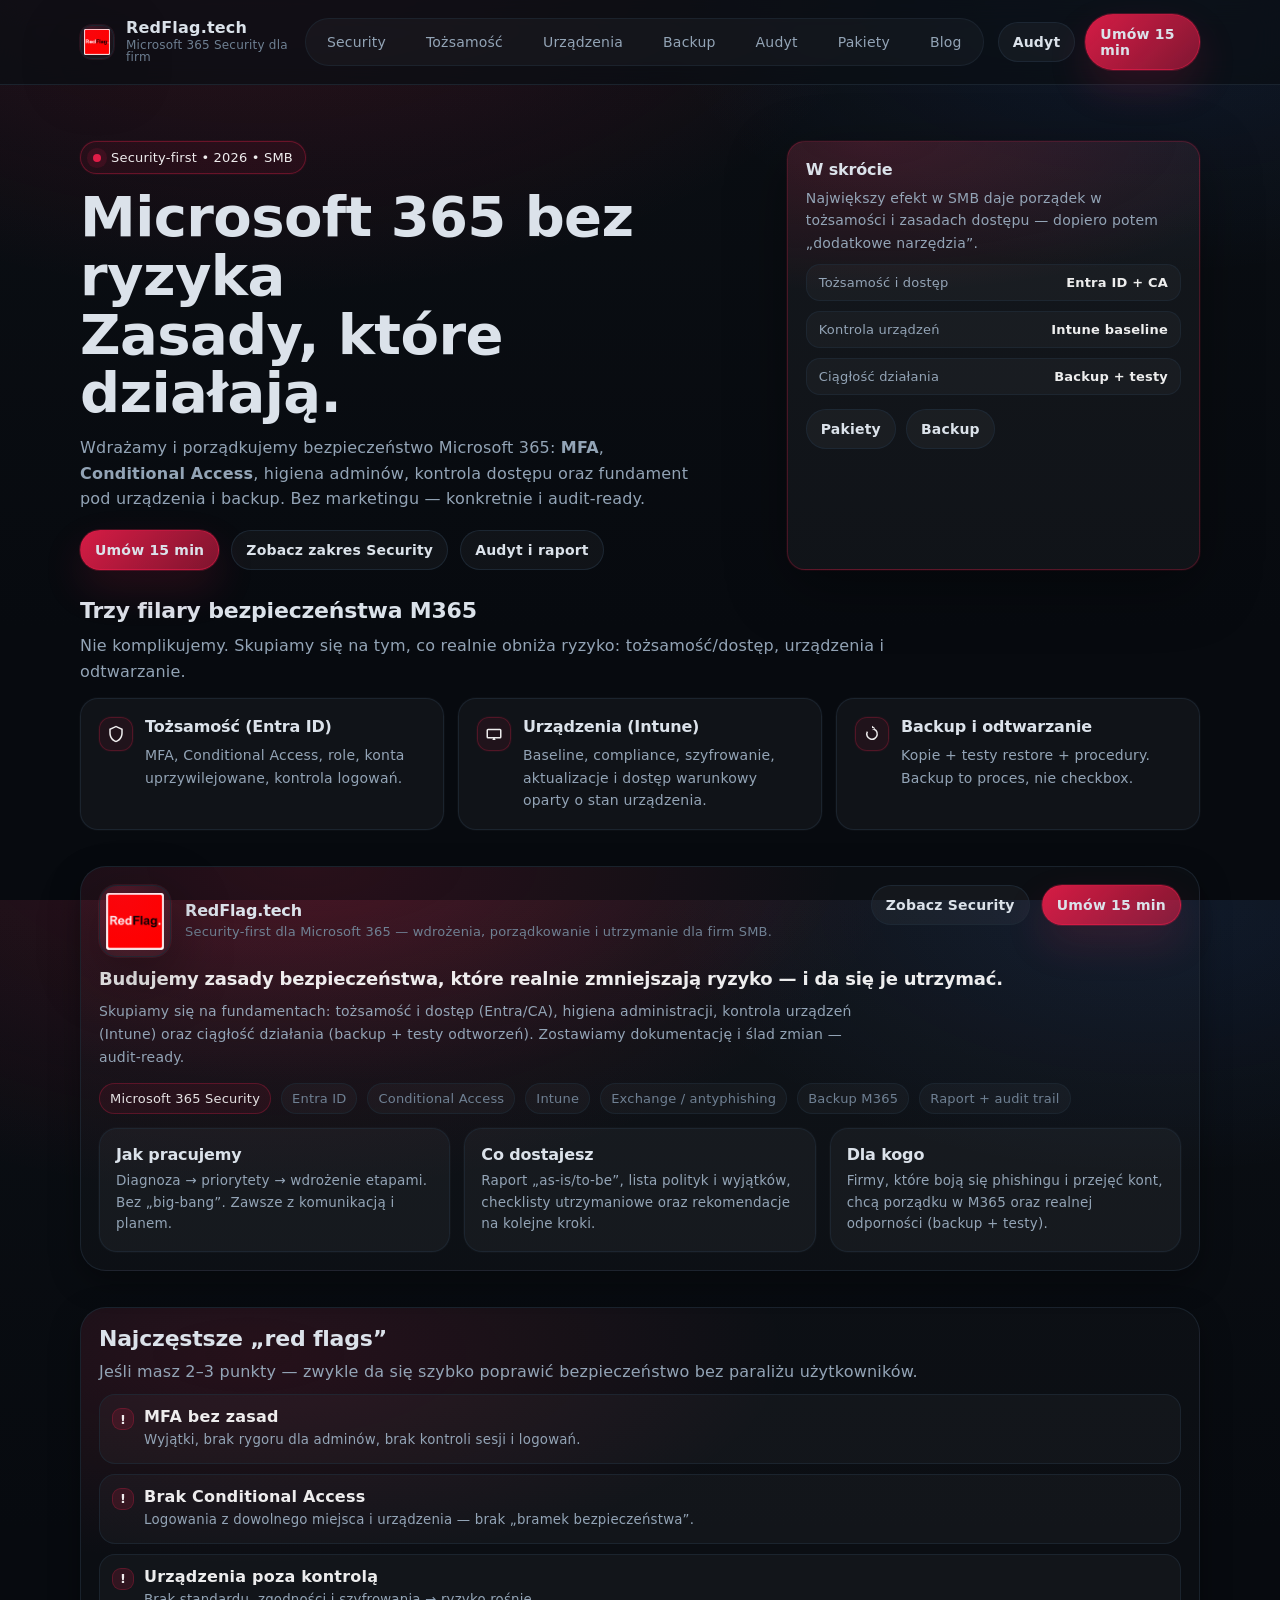
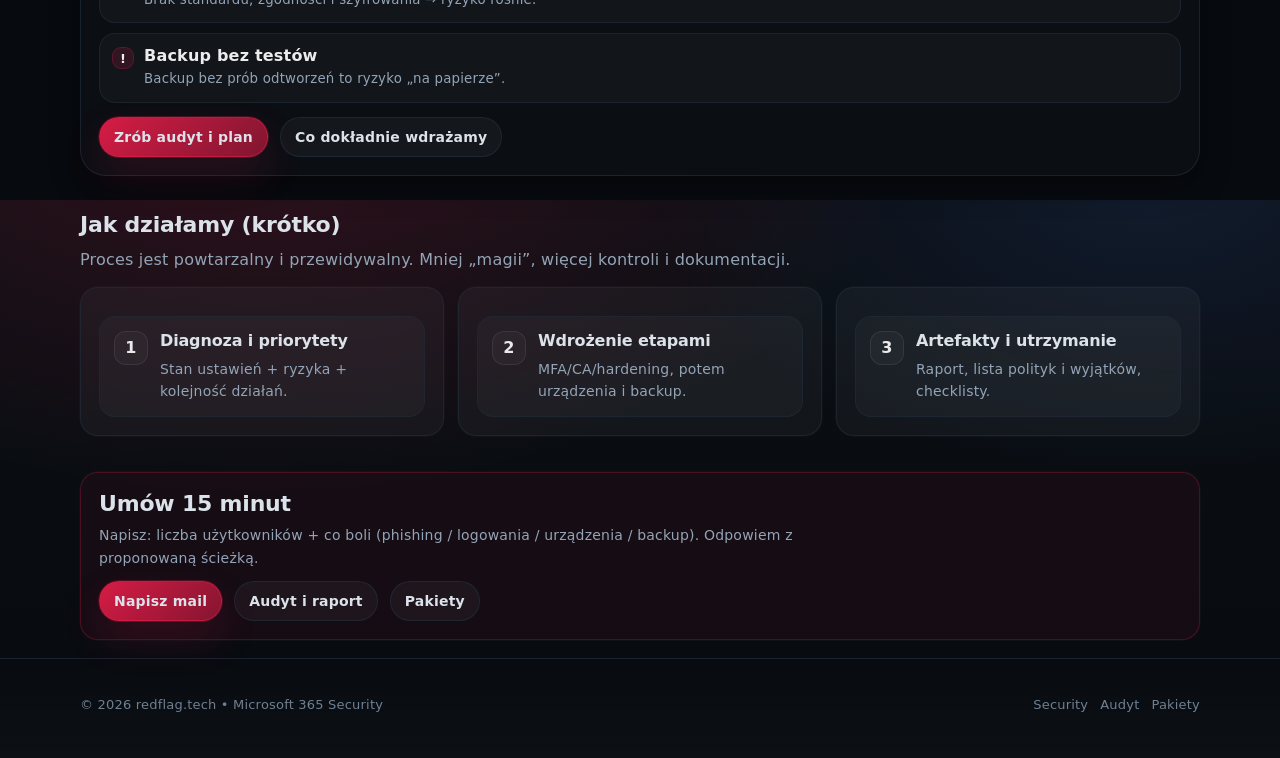
==== commit 142a6ba6: "Update index.html" ====
--- a/index.html
+++ b/index.html
@@ -310,35 +310,49 @@
       </div>
     </section>
 
-    <!-- HOW (short) -->
-    <section class="section">
-      <div class="container">
-        <h2>Jak działamy (krótko)</h2>
-        <p class="sub">Proces jest powtarzalny i przewidywalny. Mniej „magii”, więcej kontroli i dokumentacji.</p>
-
-        <div class="grid two steps">
-          <div class="card">
-            <div class="row">
-              <div class="num">1</div>
-              <div><strong>Diagnoza i priorytety</strong><p>Stan ustawień + ryzyka + kolejność działań (bez zgadywania).</p></div>
-            </div>
-          </div>
-          <div class="card">
-            <div class="row">
-              <div class="num">2</div>
-              <div><strong>Wdrożenie etapami</strong><p>MFA/CA/hardening, potem urządzenia i backup — kontrolowanie.</p></div>
-            </div>
-          </div>
-        </div>
-
-        <div class="card" style="margin-top:14px;">
-          <div class="row">
-            <div class="num">3</div>
-            <div><strong>Artefakty i utrzymanie</strong><p>Raport, lista polityk i wyjątków, checklisty. Security to proces.</p></div>
-          </div>
-        </div>
-      </div>
-    </section>
+<!-- HOW (short) -->
+<section class="section">
+  <div class="container">
+    <h2>Jak działamy (krótko)</h2>
+    <p class="sub">
+      Proces jest powtarzalny i przewidywalny. Mniej „magii”, więcej kontroli i dokumentacji.
+    </p>
+
+    <div class="grid three steps">
+
+      <div class="card">
+        <div class="row">
+          <div class="num">1</div>
+          <div>
+            <strong>Diagnoza i priorytety</strong>
+            <p>Stan ustawień + ryzyka + kolejność działań.</p>
+          </div>
+        </div>
+      </div>
+
+      <div class="card">
+        <div class="row">
+          <div class="num">2</div>
+          <div>
+            <strong>Wdrożenie etapami</strong>
+            <p>MFA/CA/hardening, potem urządzenia i backup.</p>
+          </div>
+        </div>
+      </div>
+
+      <div class="card">
+        <div class="row">
+          <div class="num">3</div>
+          <div>
+            <strong>Artefakty i utrzymanie</strong>
+            <p>Raport, lista polityk i wyjątków, checklisty.</p>
+          </div>
+        </div>
+      </div>
+
+    </div>
+  </div>
+</section>
 
     <!-- CONTACT -->
     <section class="section" id="kontakt">
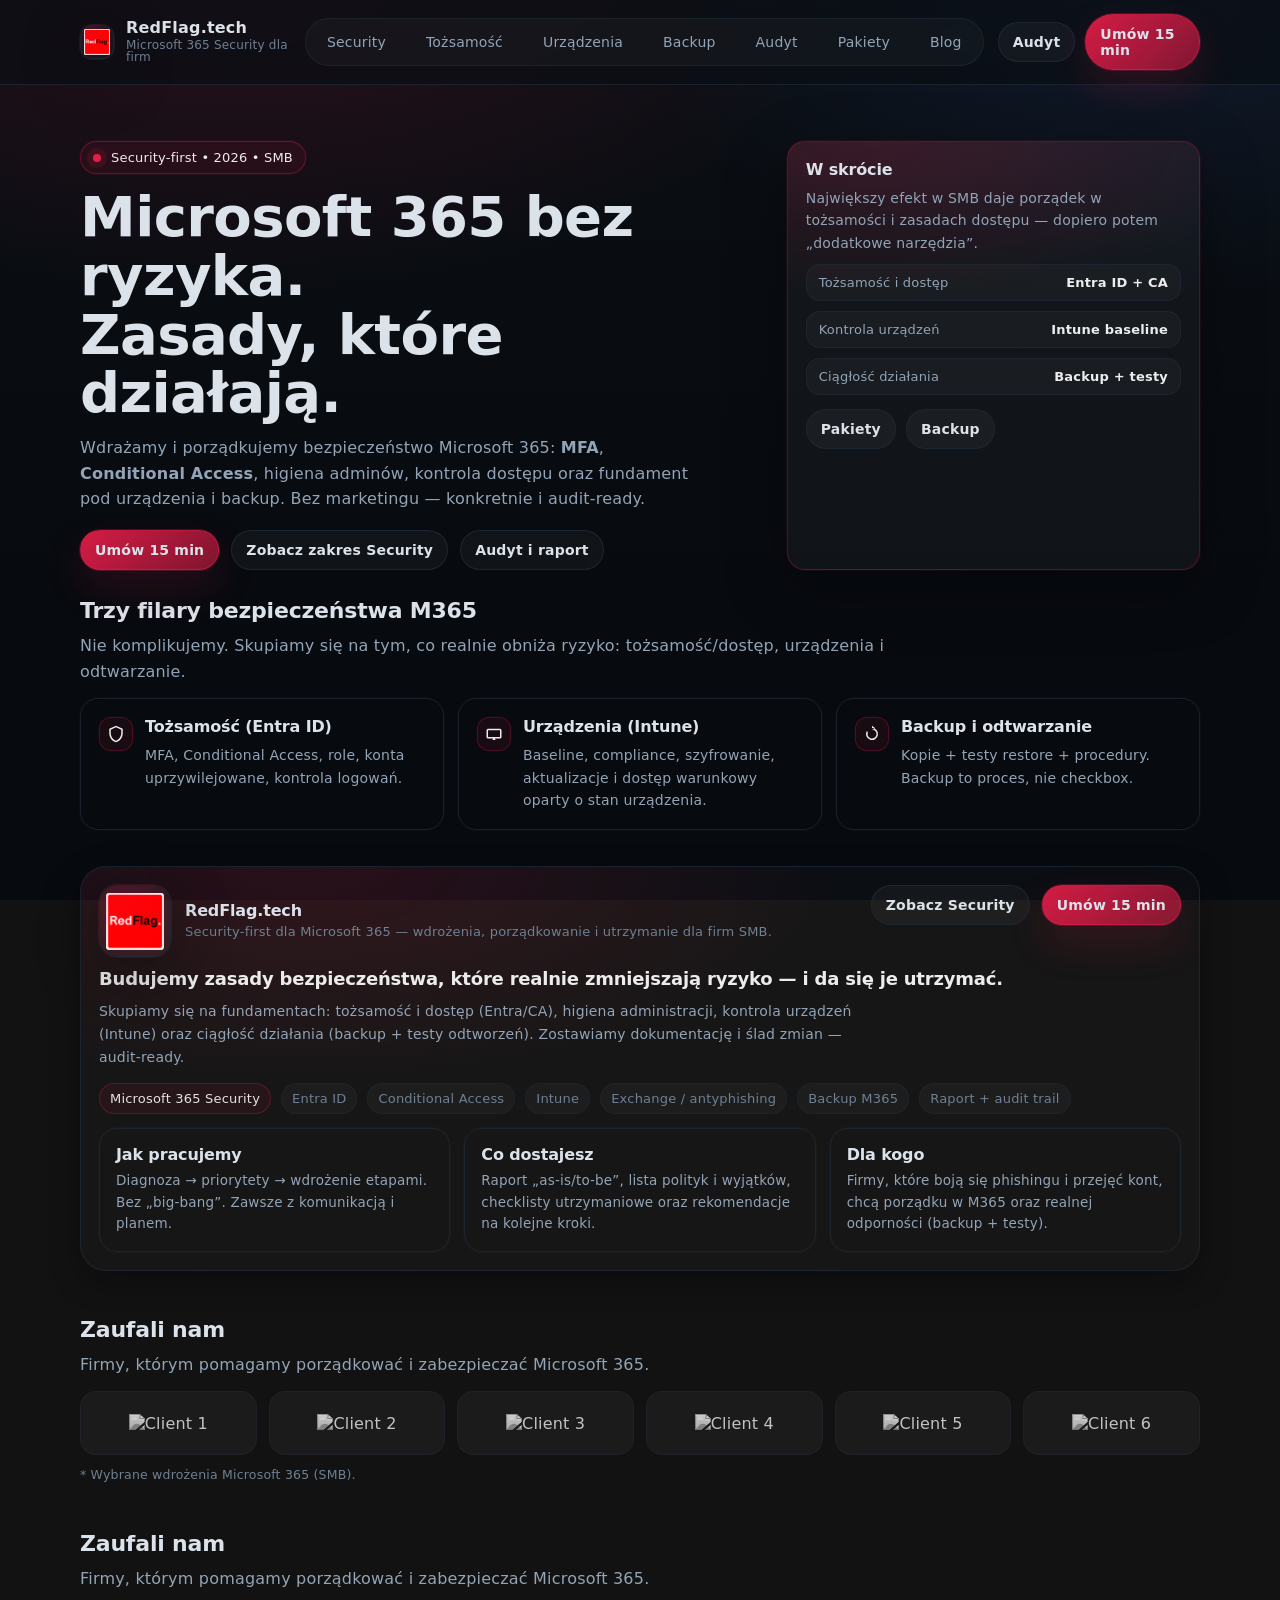
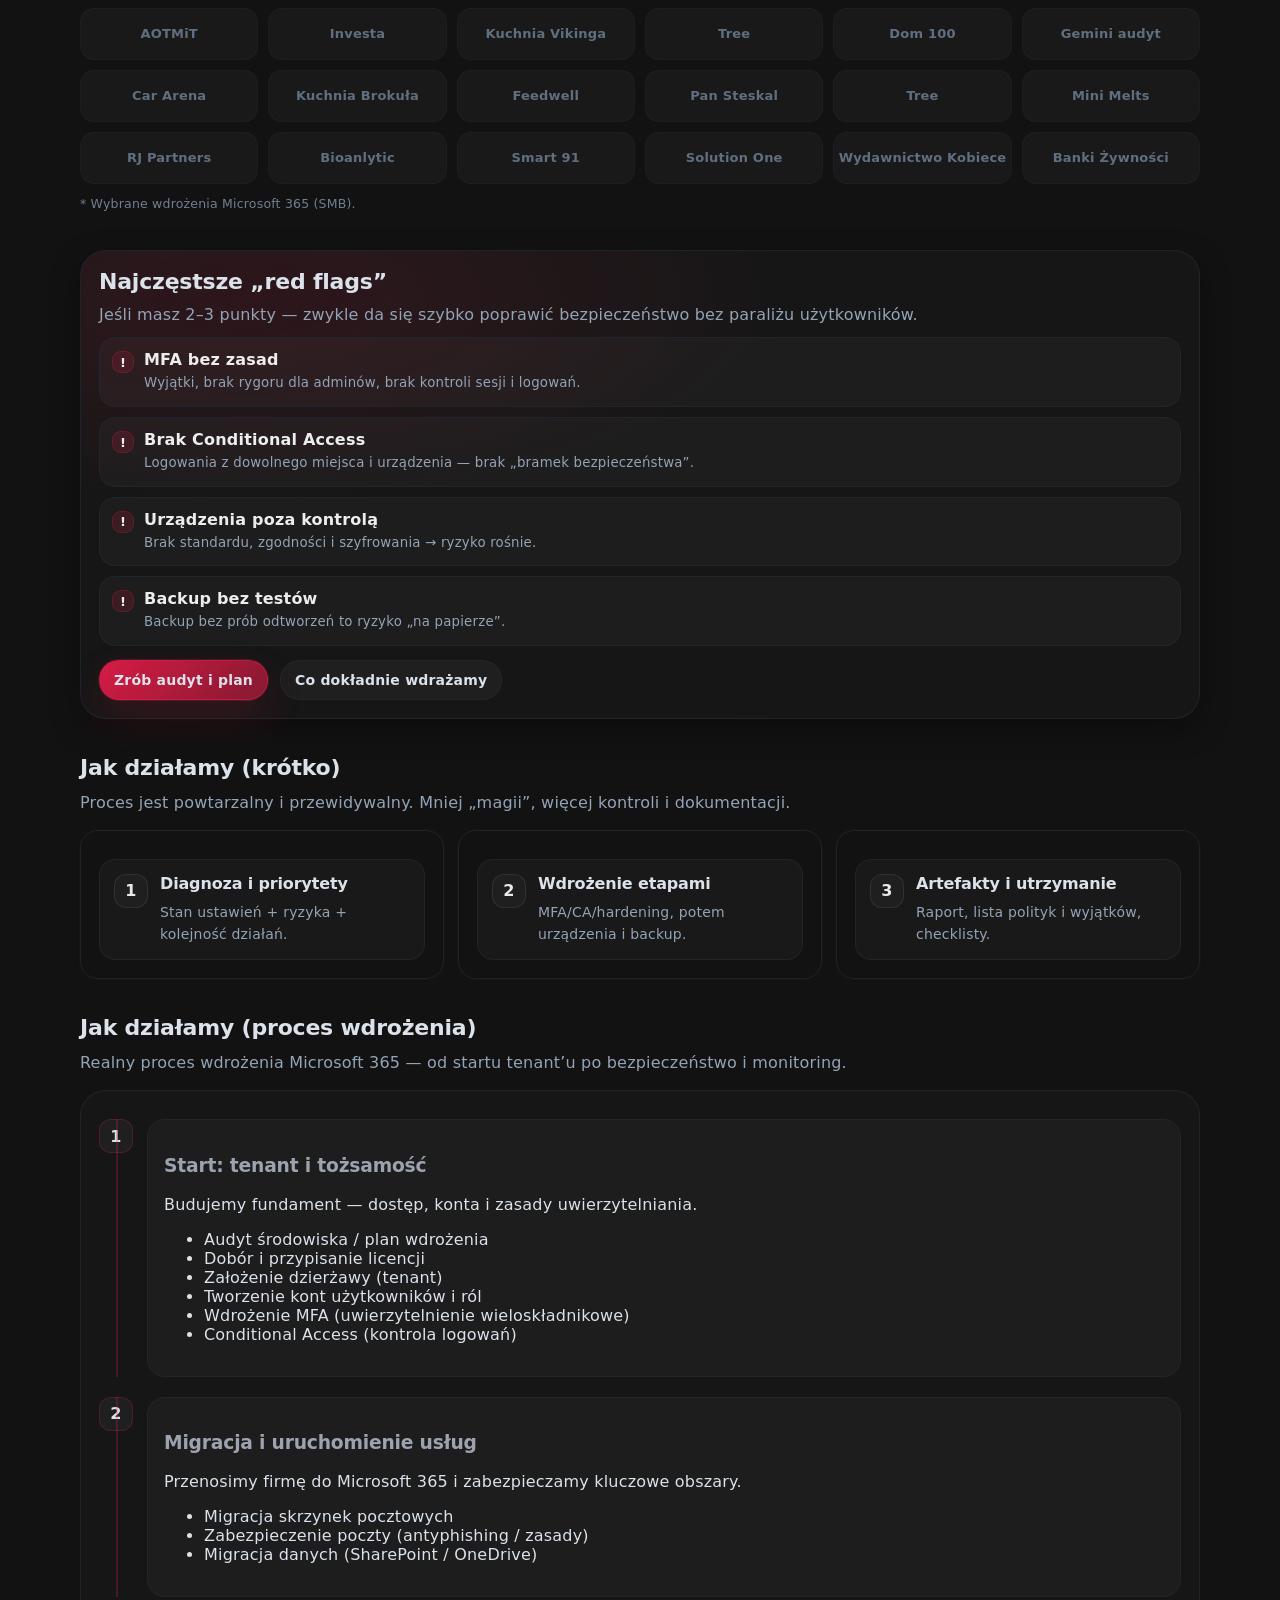
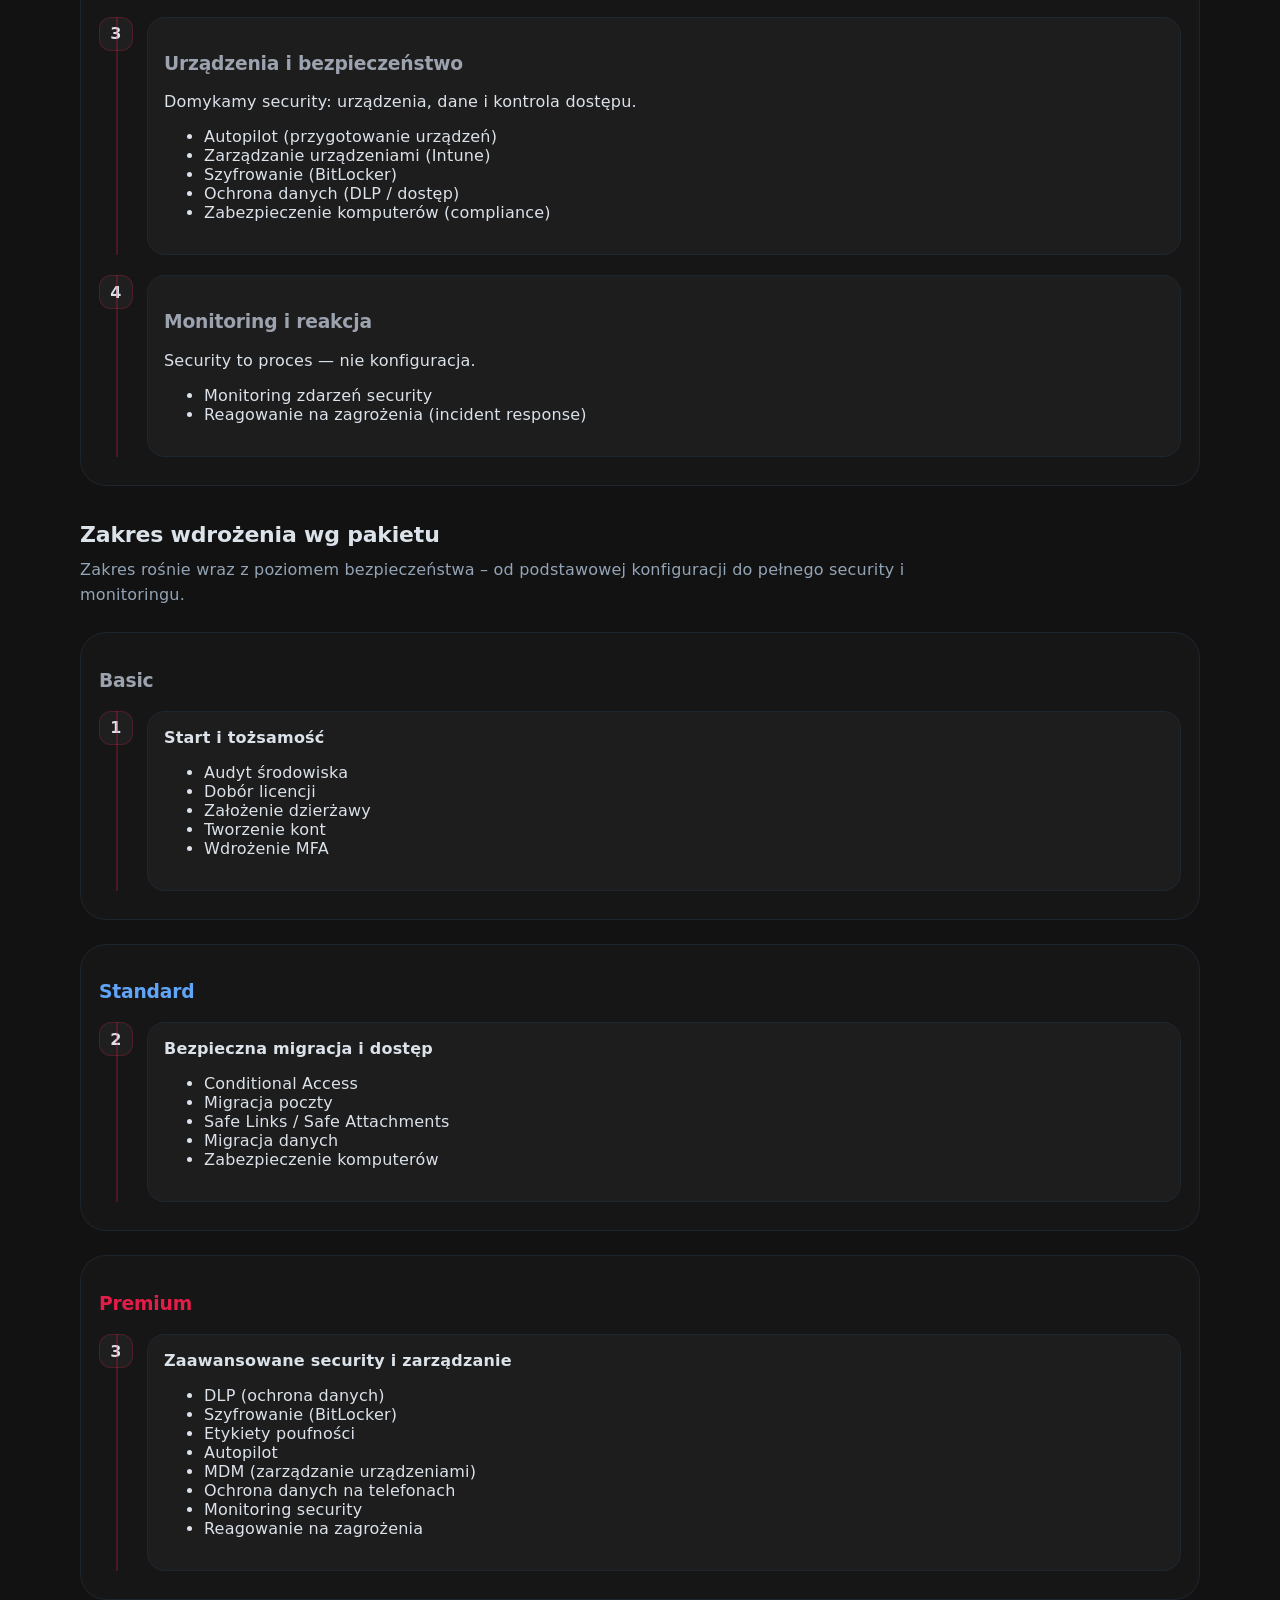
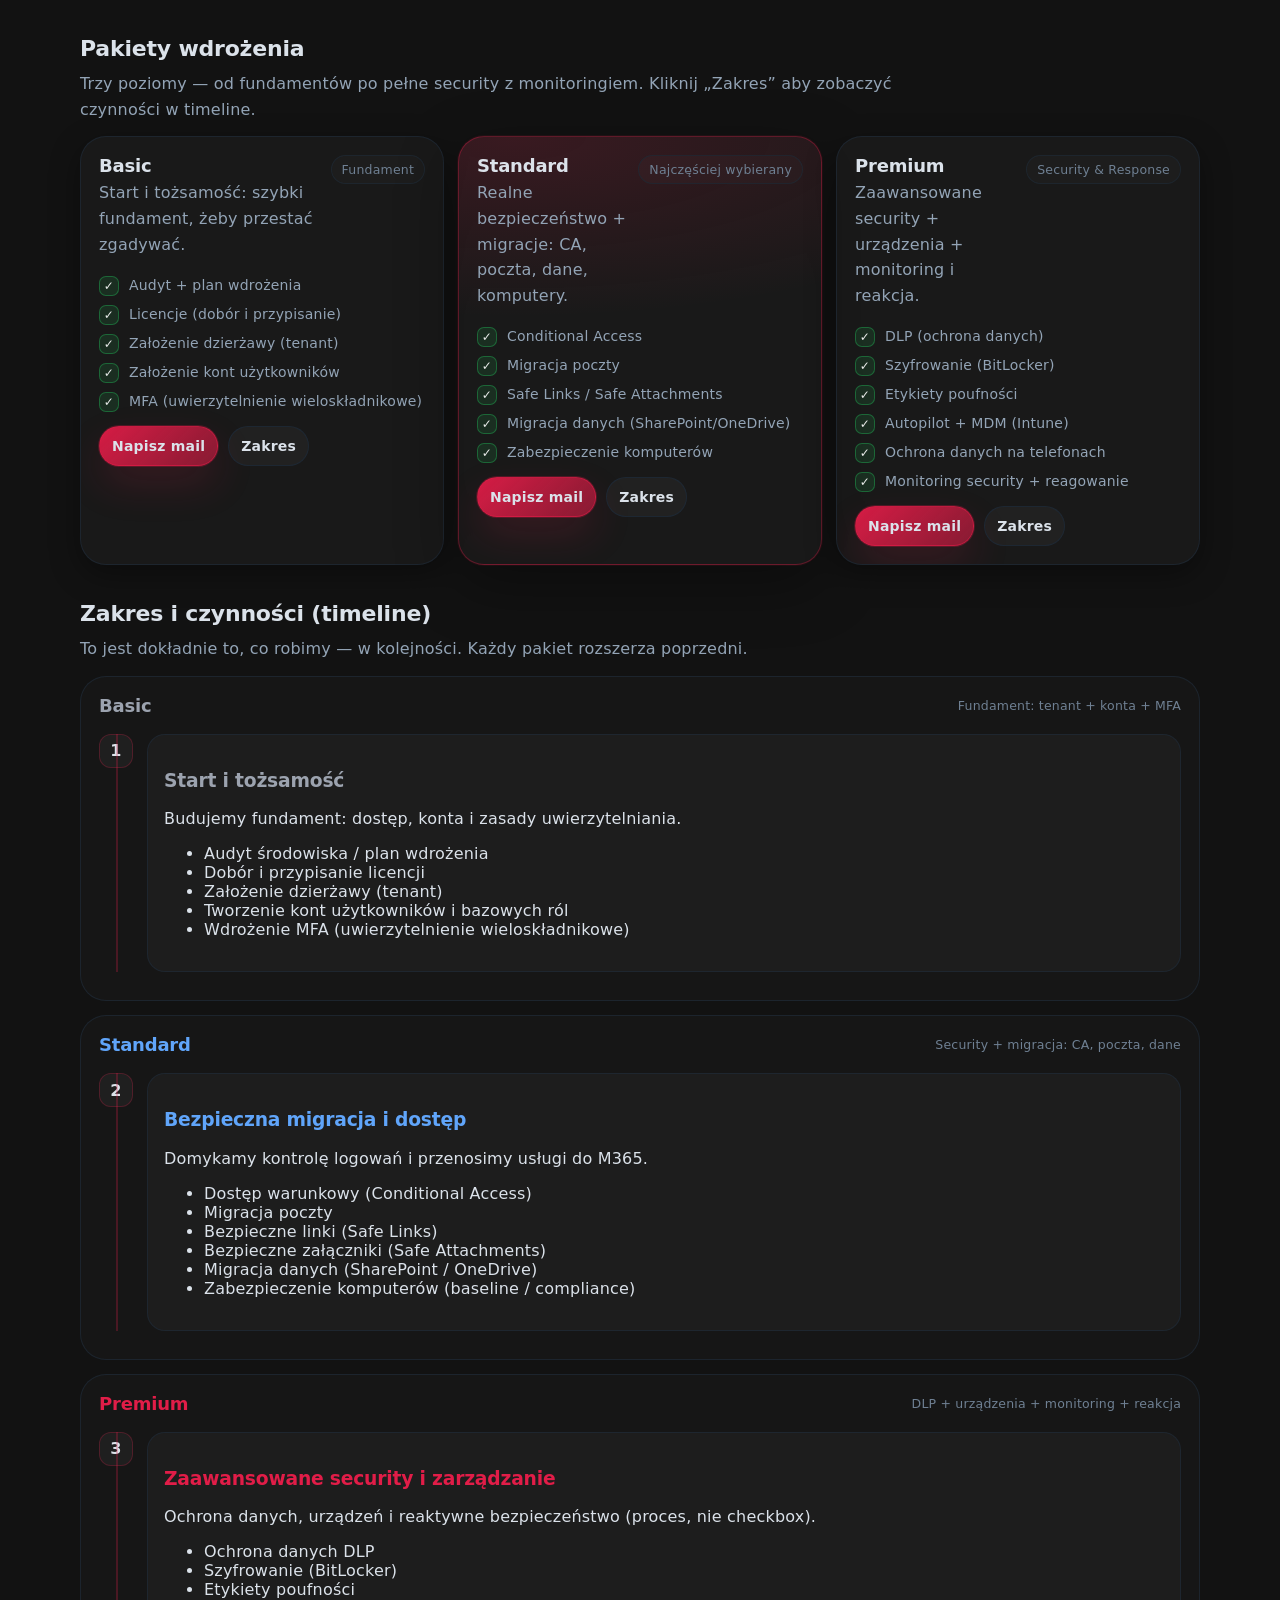
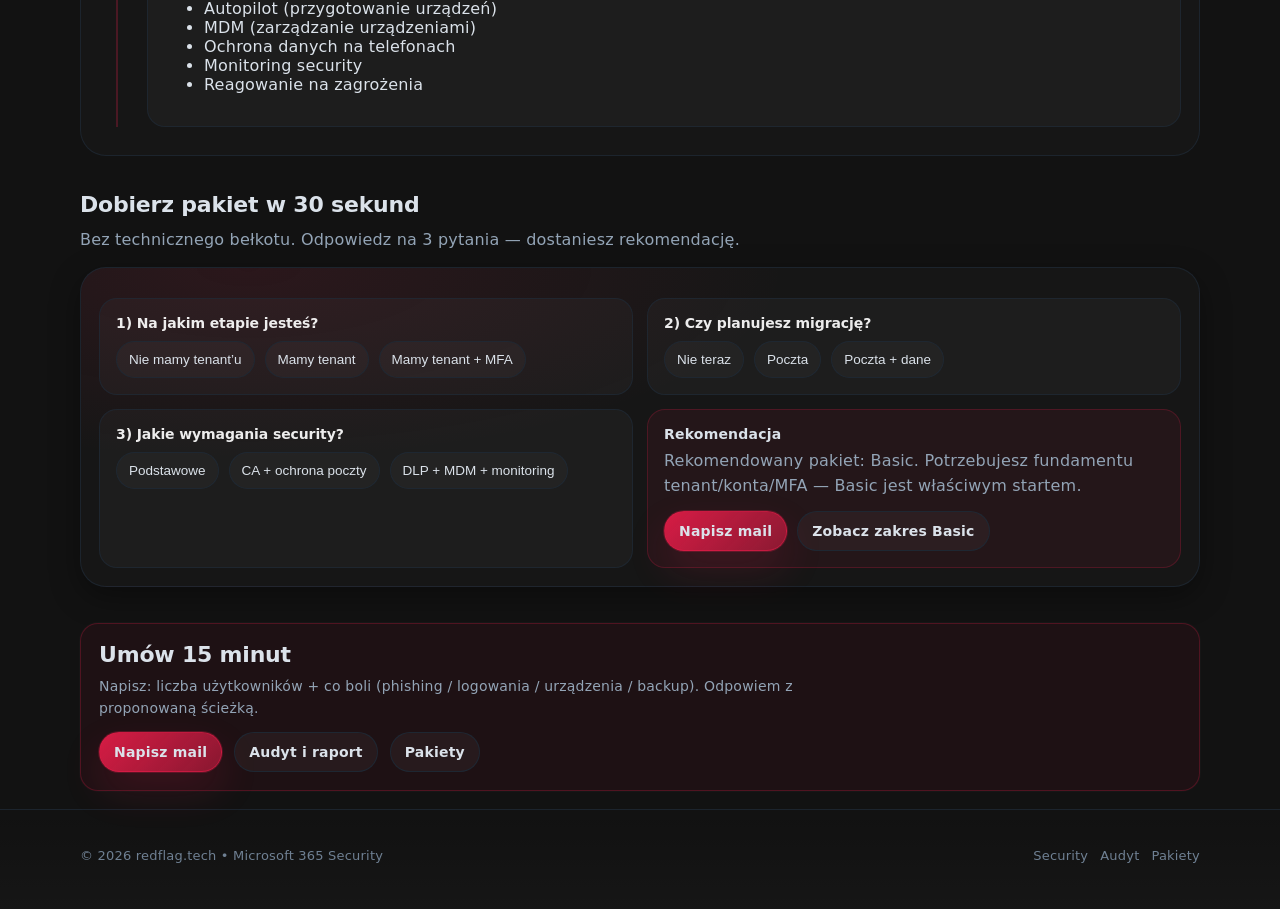
==== commit 108b876b: "Rename rfg2.html to index.html" ====
--- a/index.html
+++ b/index.html
@@ -131,7 +131,7 @@
         <div class="hero-grid">
           <div>
             <div class="pill"><span class="dot" aria-hidden="true"></span> Security-first • 2026 • SMB</div>
-            <h1>Microsoft 365 bez ryzyka<br/>Zasady, które działają.</h1>
+            <h1>Microsoft 365 bez ryzyka.<br/>Zasady, które działają.</h1>
             <p class="lead">
               Wdrażamy i porządkujemy bezpieczeństwo Microsoft 365: <b>MFA</b>, <b>Conditional Access</b>, higiena adminów,
               kontrola dostępu oraz fundament pod urządzenia i backup. Bez marketingu — konkretnie i audit‑ready.
@@ -276,6 +276,91 @@
 </section>
 
 
+<section class="section social-proof" id="zaufali-nam">
+  <div class="container">
+
+    <h2>Zaufali nam</h2>
+    <p class="sub">
+      Firmy, którym pomagamy porządkować i zabezpieczać Microsoft 365.
+    </p>
+
+    <div class="logo-wall">
+
+      <div class="logo-tile">
+        <img src="./logos/client1.png" alt="Client 1">
+      </div>
+
+      <div class="logo-tile">
+        <img src="./logos/client2.png" alt="Client 2">
+      </div>
+
+      <div class="logo-tile">
+        <img src="./logos/client3.png" alt="Client 3">
+      </div>
+
+      <div class="logo-tile">
+        <img src="./logos/client4.png" alt="Client 4">
+      </div>
+
+      <div class="logo-tile">
+        <img src="./logos/client5.png" alt="Client 5">
+      </div>
+
+      <div class="logo-tile">
+        <img src="./logos/client6.png" alt="Client 6">
+      </div>
+
+    </div>
+
+    <div class="proof-note">
+      * Wybrane wdrożenia Microsoft 365 (SMB).
+    </div>
+
+  </div>
+</section>
+
+
+<section class="section social-proof" id="zaufali-nam">
+  <div class="container">
+
+    <h2>Zaufali nam</h2>
+    <p class="sub">
+      Firmy, którym pomagamy porządkować i zabezpieczać Microsoft 365.
+    </p>
+
+    <div class="names-wall">
+
+      <div class="name-tile">AOTMiT</div>
+      <div class="name-tile">Investa</div>
+      <div class="name-tile">Kuchnia Vikinga</div>
+      <div class="name-tile">Tree</div>
+      <div class="name-tile">Dom 100</div>
+      <div class="name-tile">Gemini audyt</div>
+	<div class="name-tile">Car Arena</div>
+	<div class="name-tile">Kuchnia Brokuła</div>
+	<div class="name-tile">Feedwell</div>
+	<div class="name-tile">Pan Steskal</div>
+	<div class="name-tile">Tree</div>
+	<div class="name-tile">Mini Melts</div>
+	<div class="name-tile">RJ Partners</div>
+	<div class="name-tile">Bioanlytic</div>
+	<div class="name-tile">Smart 91</div>
+	<div class="name-tile">Solution One</div>
+	<div class="name-tile">Wydawnictwo Kobiece</div>
+	<div class="name-tile">Banki Żywności</div>
+
+
+    </div>
+
+    <div class="proof-note">
+      * Wybrane wdrożenia Microsoft 365 (SMB).
+    </div>
+
+  </div>
+</section>
+
+
+
     <!-- RED FLAGS (short) -->
     <section class="section">
       <div class="container">
@@ -310,6 +395,7 @@
       </div>
     </section>
 
+
 <!-- HOW (short) -->
 <section class="section">
   <div class="container">
@@ -353,6 +439,392 @@
     </div>
   </div>
 </section>
+
+
+<section class="section">
+  <div class="container">
+    <h2>Jak działamy (proces wdrożenia)</h2>
+    <p class="sub">
+      Realny proces wdrożenia Microsoft 365 — od startu tenant’u po bezpieczeństwo i monitoring.
+    </p>
+
+    <div class="timeline">
+
+      <!-- 1 -->
+      <div class="tl-item">
+        <div class="tl-rail">
+          <div class="tl-dot">1</div>
+        </div>
+
+        <div class="tl-card">
+          <h3>Start: tenant i tożsamość</h3>
+          <p>Budujemy fundament — dostęp, konta i zasady uwierzytelniania.</p>
+
+          <ul class="tl-tasks">
+            <li>Audyt środowiska / plan wdrożenia</li>
+            <li>Dobór i przypisanie licencji</li>
+            <li>Założenie dzierżawy (tenant)</li>
+            <li>Tworzenie kont użytkowników i ról</li>
+            <li>Wdrożenie MFA (uwierzytelnienie wieloskładnikowe)</li>
+            <li>Conditional Access (kontrola logowań)</li>
+          </ul>
+        </div>
+      </div>
+
+      <!-- 2 -->
+      <div class="tl-item">
+        <div class="tl-rail">
+          <div class="tl-dot">2</div>
+        </div>
+
+        <div class="tl-card">
+          <h3>Migracja i uruchomienie usług</h3>
+          <p>Przenosimy firmę do Microsoft 365 i zabezpieczamy kluczowe obszary.</p>
+
+          <ul class="tl-tasks">
+            <li>Migracja skrzynek pocztowych</li>
+            <li>Zabezpieczenie poczty (antyphishing / zasady)</li>
+            <li>Migracja danych (SharePoint / OneDrive)</li>
+          </ul>
+        </div>
+      </div>
+
+      <!-- 3 -->
+      <div class="tl-item">
+        <div class="tl-rail">
+          <div class="tl-dot">3</div>
+        </div>
+
+        <div class="tl-card">
+          <h3>Urządzenia i bezpieczeństwo</h3>
+          <p>Domykamy security: urządzenia, dane i kontrola dostępu.</p>
+
+          <ul class="tl-tasks">
+            <li>Autopilot (przygotowanie urządzeń)</li>
+            <li>Zarządzanie urządzeniami (Intune)</li>
+            <li>Szyfrowanie (BitLocker)</li>
+            <li>Ochrona danych (DLP / dostęp)</li>
+            <li>Zabezpieczenie komputerów (compliance)</li>
+          </ul>
+        </div>
+      </div>
+
+      <!-- 4 -->
+      <div class="tl-item">
+        <div class="tl-rail">
+          <div class="tl-dot">4</div>
+        </div>
+
+        <div class="tl-card">
+          <h3>Monitoring i reakcja</h3>
+          <p>Security to proces — nie konfiguracja.</p>
+
+          <ul class="tl-tasks">
+            <li>Monitoring zdarzeń security</li>
+            <li>Reagowanie na zagrożenia (incident response)</li>
+          </ul>
+        </div>
+      </div>
+
+    </div>
+  </div>
+</section>
+
+
+<section class="section">
+  <div class="container">
+
+    <h2>Zakres wdrożenia wg pakietu</h2>
+    <p class="sub">
+      Zakres rośnie wraz z poziomem bezpieczeństwa – od podstawowej konfiguracji do pełnego security i monitoringu.
+    </p>
+
+    <!-- BASIC -->
+    <div class="timeline" style="margin-top:24px;">
+      <h3 style="margin-bottom:10px;">Basic</h3>
+
+      <div class="tl-item">
+        <div class="tl-rail"><div class="tl-dot">1</div></div>
+        <div class="tl-card">
+          <strong>Start i tożsamość</strong>
+          <ul class="tl-tasks">
+            <li>Audyt środowiska</li>
+            <li>Dobór licencji</li>
+            <li>Założenie dzierżawy</li>
+            <li>Tworzenie kont</li>
+            <li>Wdrożenie MFA</li>
+          </ul>
+        </div>
+      </div>
+    </div>
+
+    <!-- STANDARD -->
+    <div class="timeline" style="margin-top:24px;">
+      <h3 style="margin-bottom:10px;">Standard</h3>
+
+      <div class="tl-item">
+        <div class="tl-rail"><div class="tl-dot">2</div></div>
+        <div class="tl-card">
+          <strong>Bezpieczna migracja i dostęp</strong>
+          <ul class="tl-tasks">
+            <li>Conditional Access</li>
+            <li>Migracja poczty</li>
+            <li>Safe Links / Safe Attachments</li>
+            <li>Migracja danych</li>
+            <li>Zabezpieczenie komputerów</li>
+          </ul>
+        </div>
+      </div>
+    </div>
+
+    <!-- PREMIUM -->
+    <div class="timeline" style="margin-top:24px;">
+      <h3 style="margin-bottom:10px;">Premium</h3>
+
+      <div class="tl-item">
+        <div class="tl-rail"><div class="tl-dot">3</div></div>
+        <div class="tl-card">
+          <strong>Zaawansowane security i zarządzanie</strong>
+          <ul class="tl-tasks">
+            <li>DLP (ochrona danych)</li>
+            <li>Szyfrowanie (BitLocker)</li>
+            <li>Etykiety poufności</li>
+            <li>Autopilot</li>
+            <li>MDM (zarządzanie urządzeniami)</li>
+            <li>Ochrona danych na telefonach</li>
+            <li>Monitoring security</li>
+            <li>Reagowanie na zagrożenia</li>
+          </ul>
+        </div>
+      </div>
+    </div>
+
+  </div>
+</section>
+
+
+<section class="section" id="pakiety">
+  <div class="container">
+    <h2>Pakiety wdrożenia</h2>
+    <p class="sub">
+      Trzy poziomy — od fundamentów po pełne security z monitoringiem. Kliknij „Zakres” aby zobaczyć czynności w timeline.
+    </p>
+
+    <div class="plan-grid packages">
+      <!-- BASIC -->
+      <div class="plan" id="plan-basic" data-plan="basic">
+        <div class="plan-head">
+          <div>
+            <div class="plan-name">Basic</div>
+            <div class="plan-desc">Start i tożsamość: szybki fundament, żeby przestać zgadywać.</div>
+          </div>
+          <span class="plan-tier">Fundament</span>
+        </div>
+
+        <ul class="plan-features">
+          <li>Audyt + plan wdrożenia</li>
+          <li>Licencje (dobór i przypisanie)</li>
+          <li>Założenie dzierżawy (tenant)</li>
+          <li>Założenie kont użytkowników</li>
+          <li>MFA (uwierzytelnienie wieloskładnikowe)</li>
+        </ul>
+
+        <div class="plan-actions">
+          <a class="btn primary js-mailto" data-plan="Basic" href="#">Napisz mail</a>
+          <a class="btn js-scope" data-target="#scope-basic" href="#scope-basic">Zakres</a>
+        </div>
+      </div>
+
+      <!-- STANDARD -->
+      <div class="plan recommended" id="plan-standard" data-plan="standard">
+        <div class="plan-head">
+          <div>
+            <div class="plan-name">Standard</div>
+            <div class="plan-desc">Realne bezpieczeństwo + migracje: CA, poczta, dane, komputery.</div>
+          </div>
+          <span class="plan-tier">Najczęściej wybierany</span>
+        </div>
+
+        <ul class="plan-features">
+          <li>Conditional Access</li>
+          <li>Migracja poczty</li>
+          <li>Safe Links / Safe Attachments</li>
+          <li>Migracja danych (SharePoint/OneDrive)</li>
+          <li>Zabezpieczenie komputerów</li>
+        </ul>
+
+        <div class="plan-actions">
+          <a class="btn primary js-mailto" data-plan="Standard" href="#">Napisz mail</a>
+          <a class="btn js-scope" data-target="#scope-standard" href="#scope-standard">Zakres</a>
+        </div>
+      </div>
+
+      <!-- PREMIUM -->
+      <div class="plan" id="plan-premium" data-plan="premium">
+        <div class="plan-head">
+          <div>
+            <div class="plan-name">Premium</div>
+            <div class="plan-desc">Zaawansowane security + urządzenia + monitoring i reakcja.</div>
+          </div>
+          <span class="plan-tier">Security & Response</span>
+        </div>
+
+        <ul class="plan-features">
+          <li>DLP (ochrona danych)</li>
+          <li>Szyfrowanie (BitLocker)</li>
+          <li>Etykiety poufności</li>
+          <li>Autopilot + MDM (Intune)</li>
+          <li>Ochrona danych na telefonach</li>
+          <li>Monitoring security + reagowanie</li>
+        </ul>
+
+        <div class="plan-actions">
+          <a class="btn primary js-mailto" data-plan="Premium" href="#">Napisz mail</a>
+          <a class="btn js-scope" data-target="#scope-premium" href="#scope-premium">Zakres</a>
+        </div>
+      </div>
+    </div>
+  </div>
+</section>
+
+
+<section class="section" id="zakres">
+<div class="container">
+    <h2>Zakres i czynności (timeline)</h2>
+    <p class="sub">To jest dokładnie to, co robimy — w kolejności. Każdy pakiet rozszerza poprzedni.</p>
+
+    <!-- BASIC -->
+    <div class="timeline" id="scope-basic" data-plan="basic" style="margin-top:14px;">
+      <div class="timeline-title">
+        <h3>Basic</h3>
+        <span class="mini">Fundament: tenant + konta + MFA</span>
+      </div>
+
+      <div class="tl-item">
+        <div class="tl-rail"><div class="tl-dot">1</div></div>
+        <div class="tl-card">
+          <h3>Start i tożsamość</h3>
+          <p>Budujemy fundament: dostęp, konta i zasady uwierzytelniania.</p>
+          <ul class="tl-tasks">
+            <li>Audyt środowiska / plan wdrożenia</li>
+            <li>Dobór i przypisanie licencji</li>
+            <li>Założenie dzierżawy (tenant)</li>
+            <li>Tworzenie kont użytkowników i bazowych ról</li>
+            <li>Wdrożenie MFA (uwierzytelnienie wieloskładnikowe)</li>
+          </ul>
+        </div>
+      </div>
+    </div>
+
+    <!-- STANDARD -->
+    <div class="timeline" id="scope-standard" data-plan="standard" style="margin-top:14px;">
+      <div class="timeline-title">
+        <h3>Standard</h3>
+        <span class="mini">Security + migracja: CA, poczta, dane</span>
+      </div>
+
+      <div class="tl-item">
+        <div class="tl-rail"><div class="tl-dot">2</div></div>
+        <div class="tl-card">
+          <h3>Bezpieczna migracja i dostęp</h3>
+          <p>Domykamy kontrolę logowań i przenosimy usługi do M365.</p>
+          <ul class="tl-tasks">
+            <li>Dostęp warunkowy (Conditional Access)</li>
+            <li>Migracja poczty</li>
+            <li>Bezpieczne linki (Safe Links)</li>
+            <li>Bezpieczne załączniki (Safe Attachments)</li>
+            <li>Migracja danych (SharePoint / OneDrive)</li>
+            <li>Zabezpieczenie komputerów (baseline / compliance)</li>
+          </ul>
+        </div>
+      </div>
+    </div>
+
+    <!-- PREMIUM -->
+    <div class="timeline" id="scope-premium" data-plan="premium" style="margin-top:14px;">
+      <div class="timeline-title">
+        <h3>Premium</h3>
+        <span class="mini">DLP + urządzenia + monitoring + reakcja</span>
+      </div>
+
+      <div class="tl-item">
+        <div class="tl-rail"><div class="tl-dot">3</div></div>
+        <div class="tl-card">
+          <h3>Zaawansowane security i zarządzanie</h3>
+          <p>Ochrona danych, urządzeń i reaktywne bezpieczeństwo (proces, nie checkbox).</p>
+          <ul class="tl-tasks">
+            <li>Ochrona danych DLP</li>
+            <li>Szyfrowanie (BitLocker)</li>
+            <li>Etykiety poufności</li>
+            <li>Autopilot (przygotowanie urządzeń)</li>
+            <li>MDM (zarządzanie urządzeniami)</li>
+            <li>Ochrona danych na telefonach</li>
+            <li>Monitoring security</li>
+            <li>Reagowanie na zagrożenia</li>
+          </ul>
+        </div>
+      </div>
+    </div>
+
+  </div>
+</section>
+
+
+<section class="section" id="flow">
+  <div class="container">
+    <h2>Dobierz pakiet w 30 sekund</h2>
+    <p class="sub">Bez technicznego bełkotu. Odpowiedz na 3 pytania — dostaniesz rekomendację.</p>
+
+    <div class="flow" data-flow>
+      <div class="flow-grid">
+
+        <!-- Q1 -->
+        <div class="flow-step">
+          <h4>1) Na jakim etapie jesteś?</h4>
+          <div class="flow-options" data-q="stage">
+            <button class="pill-btn" data-v="no-tenant" type="button">Nie mamy tenant’u</button>
+            <button class="pill-btn" data-v="have-tenant" type="button">Mamy tenant</button>
+            <button class="pill-btn" data-v="have-mfa" type="button">Mamy tenant + MFA</button>
+          </div>
+        </div>
+
+        <!-- Q2 -->
+        <div class="flow-step">
+          <h4>2) Czy planujesz migrację?</h4>
+          <div class="flow-options" data-q="migration">
+            <button class="pill-btn" data-v="none" type="button">Nie teraz</button>
+            <button class="pill-btn" data-v="mail" type="button">Poczta</button>
+            <button class="pill-btn" data-v="mail-data" type="button">Poczta + dane</button>
+          </div>
+        </div>
+
+        <!-- Q3 -->
+        <div class="flow-step">
+          <h4>3) Jakie wymagania security?</h4>
+          <div class="flow-options" data-q="security">
+            <button class="pill-btn" data-v="baseline" type="button">Podstawowe</button>
+            <button class="pill-btn" data-v="ca-mail" type="button">CA + ochrona poczty</button>
+            <button class="pill-btn" data-v="dlp-mdm" type="button">DLP + MDM + monitoring</button>
+          </div>
+        </div>
+
+        <!-- Result -->
+        <div class="flow-result" data-result>
+          <h4>Rekomendacja</h4>
+          <p>Wybierz odpowiedzi po lewej — pokażę pakiet i wygeneruję maila.</p>
+
+          <div class="flow-cta">
+            <a class="btn primary" data-flow-mail href="#">Napisz mail</a>
+            <a class="btn" data-flow-scope href="#pakiety">Zobacz pakiety</a>
+          </div>
+        </div>
+
+      </div>
+    </div>
+  </div>
+</section>
+
+
 
     <!-- CONTACT -->
     <section class="section" id="kontakt">
--- a/styles.css
+++ b/styles.css
@@ -1,23 +1,82 @@
+/* === GLOBAL BACKDROP (one consistent background for entire site) === */
+body{
+  position: relative;
+  overflow-x: hidden;
+}
+
+body::before{
+  content:"";
+  position: fixed;
+  inset: 0;
+  z-index: -1;
+  pointer-events: none;
+
+  /* JEDEN spójny gradient dla całej strony */
+  background:
+    radial-gradient(1200px 700px at 18% -10%, rgba(225,29,72,.18), transparent 55%),
+    radial-gradient(900px 520px at 90% 0%, rgba(70,130,255,.10), transparent 58%),
+    linear-gradient(180deg, #0b0f14, #070a0f 70%);
+}
+
 :root{
-  --bg:#0b0f14;
+  /*;  /* Base */
   --bg2:#0f141b;
-  --card:rgba(255,255,255,.04);
+
+  /* Text */
   --text:#dbe2ea;
   --muted:#93a4b6;
   --muted2:#6f8093;
-  --border:#1f2a36;
-  --shadow: 0 10px 30px rgba(0,0,0,.35);
+
+  /* Accents */
   --accent:#e11d48;
   --accentGlow: rgba(225,29,72,.35);
   --ok:#22c55e;
   --warn:#f59e0b;
+
+  /* Surfaces (ujednolicenie “szkła”) */
+  --surface: rgba(255,255,255,.03);
+  --surface2: rgba(255,255,255,.04);
+  --surface3: rgba(255,255,255,.06);
+
+  /* Strokes / shadows */
+  --stroke: rgba(31,42,54,.75);
+  --stroke2: rgba(31,42,54,.55);
+  --shadow: 0 10px 30px rgba(0,0,0,.35);
+
+  /* Radius / layout */
   --radius:18px;
   --radius2:26px;
   --max:1120px;
   --pad:22px;
   --padM:16px;
+
+  /* Font */
   --font: ui-sans-serif, system-ui, -apple-system, Segoe UI, Roboto, Arial, "Apple Color Emoji","Segoe UI Emoji";
 }
+
+/* uniwersalna powierzchnia */
+.surface{
+  background: var(--surface);
+  border: 1px solid var(--stroke);
+  border-radius: var(--radius2);
+  box-shadow: var(--shadow);
+}
+
+/* lżejsza (np. w środku kart / timeline) */
+.surface-soft{
+  background: var(--surface2);
+  border: 1px solid var(--stroke2);
+  border-radius: var(--radius);
+}
+
+/* akcentowana (np. CTA / ważne) */
+.surface-accent{
+  background: rgba(225,29,72,.07);
+  border: 1px solid rgba(225,29,72,.22);
+  border-radius: var(--radius2);
+  box-shadow: 0 0 0 1px rgba(225,29,72,.06), var(--shadow);
+}
+
 
 /* Base */
 *{ box-sizing:border-box }
@@ -650,3 +709,436 @@
   .cta-actions .btn{ width: 100%; }
 }
 
+.steps .card{.steps .: all .2s ease;
+}
+
+.steps .card:hover{
+  transform: translateY(-4px);
+  border-color: rgba(225,29,72,.35);
+  box-shadow: 0 20px 60px rgba(0,0,0,.6);
+}
+
+.timeline{
+  border-radius: var(--radius2);
+  border: 1px solid rgba(31,42,54,.75);
+  background: rgba(255,255,255,.02);
+  padding: 18px;
+}
+
+.tl-item{
+  display:grid;
+  grid-template-columns: 34px 1fr;
+  gap: 14px;
+  padding: 10px 0;
+}
+
+.tl-rail{
+  position: relative;
+}
+
+.tl-rail:before{
+  content:"";
+  position:absolute;
+  top:0;
+  bottom:0;
+  left:50%;
+  width:2px;
+  background: rgba(225,29,72,.25);
+}
+
+.tl-dot{
+  width: 34px;
+  height: 34px;
+  border-radius: 12px;
+  display:grid;
+  place-items:center;
+  background: rgba(255,255,255,.04);
+  border: 1px solid rgba(225,29,72,.25);
+  font-weight: 700;
+}
+
+.tl-card{
+  border-radius: 18px;
+  border: 1px solid rgba(31,42,54,.75);
+  background: rgba(255,255,255,.03);
+  padding: 16px;
+}
+
+.timeline h3{.timeline font-size: 18px;
+  letter-spacing: -0.2px;
+}
+
+.timeline:nth-of-type(1) h3{
+  color: #9ca3af; /* Basic */
+}
+
+.timeline:nth-of-type(2) h3{
+  color: #60a5fa; /* Standard */
+}
+
+.timeline:nth-of-type(3) h3{
+  color: #e11d48; /* Premium */
+}
+
+/* =========================
+   PACKAGES (pricing) + LINK
+   ========================= */
+.packages{
+  margin-top: 8px;
+}
+
+.plan-grid{
+  display:grid;
+  grid-template-columns: repeat(3, minmax(0,1fr));
+  gap: 14px;
+}
+
+.plan{
+  border-radius: var(--radius2);
+  border: 1px solid rgba(31,42,54,.75);
+  background: rgba(255,255,255,.03);
+  padding: 18px;
+  box-shadow: var(--shadow);
+  position: relative;
+  overflow: hidden;
+}
+
+.plan:before{
+  content:"";
+  position:absolute;
+  inset:-40% -40% auto -40%;
+  height: 160px;
+  background: radial-gradient(circle at 30% 40%, rgba(225,29,72,.12), transparent 58%);
+  pointer-events:none;
+}
+
+.plan-head{
+  display:flex;
+  align-items:flex-start;
+  justify-content:space-between;
+  gap:12px;
+  margin-bottom: 6px;
+}
+
+.plan-name{
+  font-size: 18px;
+  font-weight: 800;
+  letter-spacing:-0.2px;
+}
+
+.plan-tier{
+  padding: 6px 10px;
+  border-radius: 999px;
+  border: 1px solid rgba(31,42,54,.7);
+  background: rgba(255,255,255,.02);
+  color: var(--muted2);
+  font-size: 12.5px;
+  white-space: nowrap;
+}
+
+.plan-desc{
+  color: var(--muted);
+  line-height: 1.6;
+  margin: 4px 0 12px;
+  max-width: 70ch;
+}
+
+.plan-features{
+  list-style:none;
+  padding:0;
+  margin:0;
+  display:grid;
+  gap: 8px;
+}
+
+.plan-features li{
+  display:flex;
+  gap:10px;
+  color: var(--muted);
+  line-height:1.5;
+  font-size:14px;
+}
+
+.plan-features li:before{
+  content:"✓";
+  width: 18px; height: 18px;
+  border-radius: 7px;
+  display:grid;
+  place-items:center;
+  flex: 0 0 auto;
+  margin-top: 1px;
+  border: 1px solid rgba(34,197,94,.38);
+  background: rgba(34,197,94,.12);
+  color: rgba(255,255,255,.9);
+  font-weight: 900;
+  font-size: 12px;
+}
+
+.plan-actions{
+  margin-top: 14px;
+  display:flex;
+  gap: 10px;
+  flex-wrap:wrap;
+}
+
+.plan-actions .btn{
+  padding: 11px 12px;
+}
+
+.plan.recommended{
+  border-color: rgba(225,29,72,.35);
+  background:
+    radial-gradient(900px 300px at 15% 0%, rgba(225,29,72,.16), transparent 60%),
+    rgba(255,255,255,.03);
+  box-shadow: 0 0 0 1px rgba(225,29,72,.08), 0 18px 60px rgba(0,0,0,.35);
+}
+
+.is-highlighted{
+  outline: 2px solid rgba(225,29,72,.35);
+  outline-offset: 4px;
+}
+
+/* =========================
+   TIMELINE — compact tweaks
+   ========================= */
+.timeline-title{
+  display:flex;
+  align-items:center;
+  justify-content:space-between;
+  gap:12px;
+  flex-wrap: wrap;
+  margin-bottom: 8px;
+}
+
+.timeline-title h3{
+  margin:0;
+  font-size: 18px;
+  letter-spacing: -0.2px;
+}
+
+.timeline-title .mini{
+  color: var(--muted2);
+  font-size: 12.5px;
+}
+
+/* =========================
+   DECISION FLOW (client)
+   ========================= */
+.flow{
+  border-radius: var(--radius2);
+  border: 1px solid rgba(31,42,54,.75);
+  background:
+    radial-gradient(900px 320px at 15% 0%, rgba(225,29,72,.10), transparent 60%),
+    rgba(255,255,255,.02);
+  box-shadow: var(--shadow);
+  padding: 18px;
+}
+
+.flow-grid{
+  display:grid;
+  grid-template-columns: 1fr 1fr;
+  gap: 14px;
+  margin-top: 12px;
+}
+
+.flow-step{
+  border-radius: var(--radius);
+  border: 1px solid rgba(31,42,54,.75);
+  background: rgba(255,255,255,.03);
+  padding: 16px;
+}
+
+.flow-step h4{
+  margin:0 0 10px;
+  font-size: 14px;
+  letter-spacing:-0.1px;
+  color: rgba(255,255,255,.92);
+}
+
+.flow-options{
+  display:flex;
+  flex-wrap:wrap;
+  gap: 10px;
+}
+
+.pill-btn{
+  padding: 10px 12px;
+  border-radius: 999px;
+  border: 1px solid rgba(31,42,54,.85);
+  background: rgba(255,255,255,.03);
+  color: var(--text);
+  font-size: 13.5px;
+  cursor:pointer;
+  transition: transform .15s ease, background .2s ease, border-color .2s ease;
+}
+
+.pill-btn:hover{ transform: translateY(-1px); background: rgba(255,255,255,.05); }
+.pill-btn.active{
+  border-color: rgba(225,29,72,.35);
+  background: rgba(225,29,72,.10);
+}
+
+.flow-result{
+  border-radius: var(--radius);
+  border: 1px solid rgba(225,29,72,.22);
+  background: rgba(225,29,72,.07);
+  padding: 16px;
+}
+
+.flow-result h4{
+  margin:0 0 6px;
+  font-size: 14px;
+}
+
+.flow-result p{
+  margin:0;
+  color: var(--muted);
+  line-height:1.6;
+}
+
+.flow-cta{
+  margin-top: 12px;
+  display:flex;
+  flex-wrap:wrap;
+  gap: 10px;
+}
+
+@media (max-width: 900px){
+  .plan-grid{ grid-template-columns: 1fr; }
+  .flow-grid{ grid-template-columns: 1fr; }
+}
+
+
+/* --- Social proof / logo wall --- */
+.social-proof{
+  margin-top: 10px;
+}
+
+.logo-wall{
+  margin-top: 14px;
+  display:grid;
+  grid-template-columns: repeat(6, minmax(0, 1fr));
+  gap: 12px;
+}
+
+.logo-tile{
+  background: var(--surface2);
+  border: 1px solid var(--stroke2);
+  border-radius: 16px;
+  height: 64px;
+  display:grid;
+  place-items:center;
+  padding: 10px;
+  transition: transform .15s ease, border-color .2s ease, background .2s ease, opacity .2s ease;
+  overflow:hidden;
+}
+
+.logo-tile:hover{
+  transform: translateY(-1px);
+  border-color: rgba(255,255,255,.16);
+  background: var(--surface3);
+}
+
+.logo-tile img{
+  max-height: 26px;
+  max-width: 140px;
+  width: auto;
+  height: auto;
+  object-fit: contain;
+
+  /* B/W i spokojny kontrast */
+  filter: grayscale(100%) brightness(1.05) contrast(1.05);
+  opacity: .78;
+  transition: opacity .2s ease, filter .2s ease;
+}
+
+.logo-tile:hover img{
+  opacity: .95;
+  filter: grayscale(100%) brightness(1.2) contrast(1.1);
+}
+
+/* Dodatkowa linia pod opisem (opcjonalnie, premium) */
+.proof-note{
+  margin-top: 10px;
+  color: var(--muted2);
+  font-size: 12.5px;
+  line-height: 1.6;
+}
+
+/* Responsive */
+@media (max-width: 980px){
+  .logo-wall{ grid-template-columns: repeat(4, minmax(0,1fr)); }
+}
+
+@media (max-width: 680px){
+  .logo-wall{ grid-template-columns: repeat(2, minmax(0,1fr)); }
+  .logo-tile{ height: 58px; }
+}
+
+
+
+/* --- Social proof (names instead of logos) --- */
+.names-wall{
+  margin-top: 16px;
+  display:grid;
+  grid-template-columns: repeat(6, minmax(0, 1fr));
+  gap: 10px;
+}
+
+.name-tile{
+  height: 52px;
+  display:flex;
+  align-items:center;
+  justify-content:center;
+
+  background: var(--surface2);
+  border: 1px solid var(--stroke2);
+  border-radius: 14px;
+
+  color: var(--muted2);
+  font-size: 13px;
+  font-weight: 600;
+  letter-spacing: .2px;
+
+  transition: all .18s ease;
+}
+
+/* hover = subtle premium */
+.name-tile:hover{
+  color: var(--text);
+  border-color: rgba(255,255,255,.18);
+  background: var(--surface3);
+  transform: translateY(-1px);
+}
+
+/* lekki efekt „fade” jak w SaaS */
+.names-wall{
+  opacity: .85;
+}
+.names-wall:hover{
+  opacity: 1;
+}
+
+/* note */
+.proof-note{
+  margin-top: 10px;
+  color: var(--muted2);
+  font-size: 12.5px;
+}
+
+
+
+/* RESPONSIVE */
+@media (max-width: 980px){
+  .names-wall{
+    grid-template-columns: repeat(4, minmax(0,1fr));
+  }
+}
+
+@media (max-width: 640px){
+  .names-wall{
+    grid-template-columns: repeat(2, minmax(0,1fr));
+  }
+}
+
+
